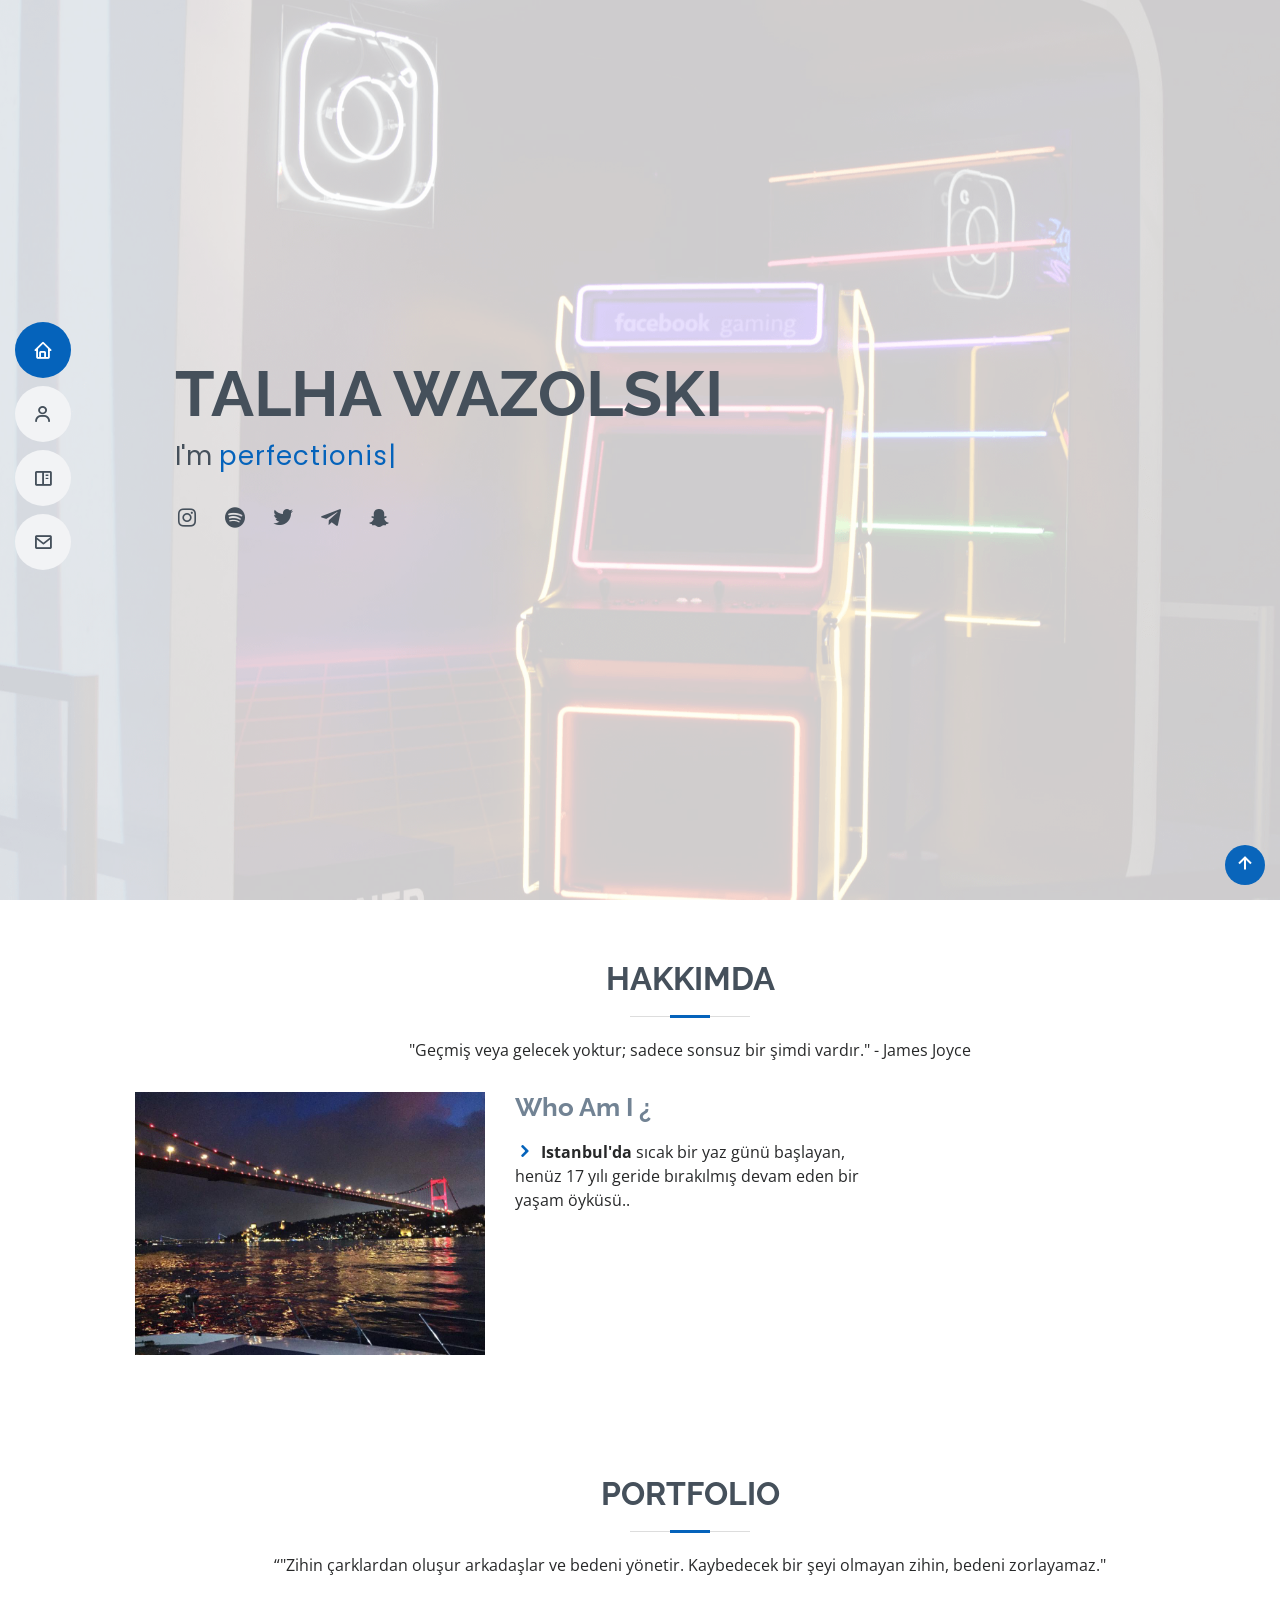
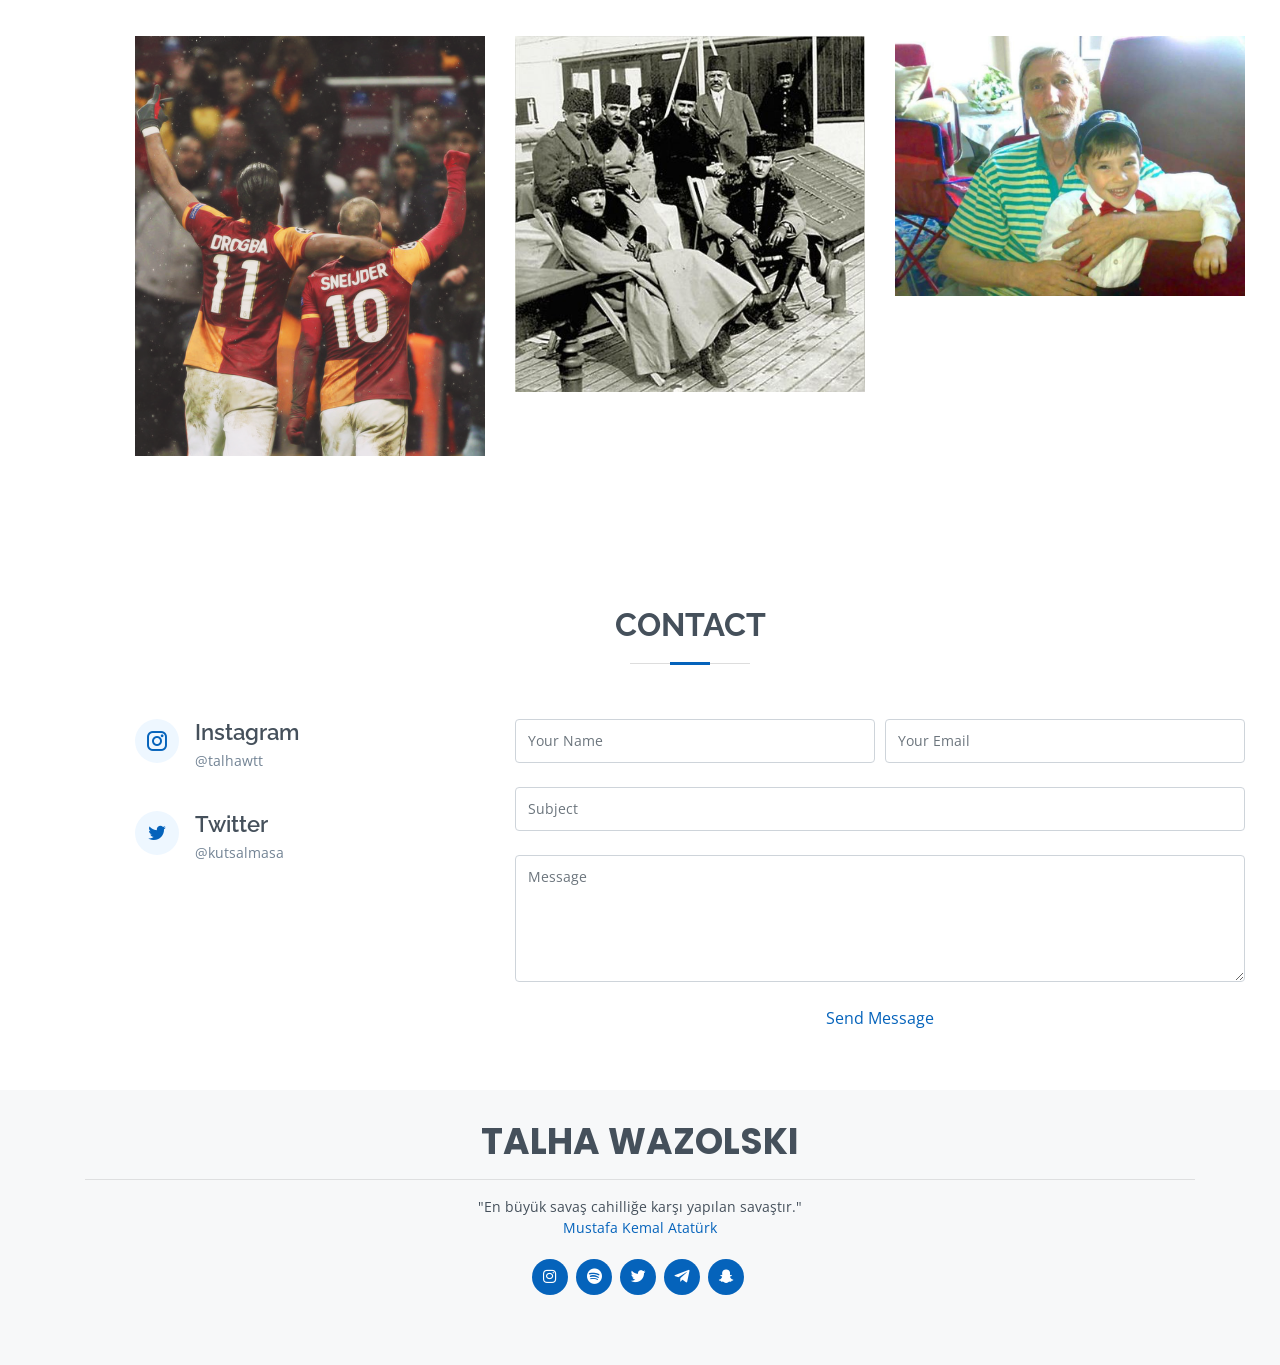
==== index.html @ 1a41d42c "Add files via upload Add website files" ====
<!DOCTYPE html>
<html lang="en">


<!-- Mirrored from berkan.com/ by HTTrack Website Copier/3.x [XR&CO'2014], Tue, 29 Dec 2020 08:33:03 GMT -->
<head>
  <meta charset="utf-8">
  <meta content="width=device-width, initial-scale=1.0" name="viewport">

  <title>Talha</title>
  <meta content="" name="descriptison">
  <meta content="" name="keywords">

  <!-- FAVICONLAR -->
  <link href="https://yt3.ggpht.com/ytc/AKedOLSPZSoFEB3-EVr2Mx0qXqwDKKKaEIskYNKSw8N7cg=s900-c-k-c0x00ffffff-no-rj" rel="icon">
  <link href="https://yt3.ggpht.com/ytc/AKedOLSPZSoFEB3-EVr2Mx0qXqwDKKKaEIskYNKSw8N7cg=s900-c-k-c0x00ffffff-no-rj" rel="apple-touch-icon">

  <!-- GOOGLE FONTLARI -->
  <link href="https://fonts.googleapis.com/css?family=Open+Sans:300,300i,400,400i,600,600i,700,700i|Raleway:300,300i,400,400i,500,500i,600,600i,700,700i|Poppins:300,300i,400,400i,500,500i,600,600i,700,700i" rel="stylesheet">

  <!-- VENDOR CSS DOSYALARI -->
  <link href="assets/vendor/bootstrap/css/bootstrap.min.css" rel="stylesheet">
  <link href="assets/vendor/icofont/icofont.min.css" rel="stylesheet">
  <link href="assets/vendor/boxicons/css/boxicons.min.css" rel="stylesheet">
  <link href="assets/vendor/venobox/venobox.css" rel="stylesheet">
  <link href="assets/vendor/owl.carousel/assets/owl.carousel.min.css" rel="stylesheet">
  <link href="assets/vendor/aos/aos.css" rel="stylesheet">

  <!-- CSS DOSYALARI -->
  <link href="assets/css/style.css" rel="stylesheet">
</head>

<body>

  <!-- ======= MOBIL NAV BUTONU ======= -->
  <button type="button" class="mobile-nav-toggle d-xl-none"><i class="icofont-navigation-menu"></i></button>

  <!-- ======= Header ======= -->
  <header id="header" class="d-flex flex-column justify-content-center">

    <nav class="nav-menu">
      <ul>
        <li class="active"><a href="#hero"><i class="bx bx-home"></i> <span>Home</span></a></li>
        <li><a href="#about"><i class="bx bx-user"></i> <span>About</span></a></li>
        <li><a href="#portfolio"><i class="bx bx-book-content"></i> <span>Portfolio</span></a></li>
        <li><a href="#contact"><i class="bx bx-envelope"></i> <span>Contact</span></a></li>
      </ul>
    </nav><!-- .nav-menu -->

  </header><!-- End Header -->

  <!-- ======= Hero Section ======= -->
  <section id="hero" class="d-flex flex-column justify-content-center">
    <div class="container" data-aos="zoom-in" data-aos-delay="100">
      <h1>TALHA WAZOLSKI</h1>
      <p>I'm <span class="typed" data-typed-items="perfectionist, different, web developer, a people"></span></p>
      <div class="social-links">
        <a href="https://instagram.com/talhawtt" class="instagram"><i class="bx bxl-instagram"></i></a>
        <a href="https://open.spotify.com/user/31caxjjduy4r4zdrarudikka3rsy?si=080a785b745d4c4d" class="spotify"><i class="bx bxl-spotify"></i></a>
        <a href="https://twitter.com/kutsalmasa" class="twitter"><i class="bx bxl-twitter"></i></a>
        <a href="https://t.me/ultrasIan" class="telegram"><i class="bx bxl-telegram"></i></a>
        <a href="https://www.snapchat.com/add/talhawtt?share_id=RWIQL0wgOIs&locale=tr-TR" class="snapchat"><i class="bx bxl-snapchat"></i></a>
       
      </div>
    </div>
  </section><!-- End Hero -->

  <main id="main">

    <!-- ======= About Section ======= -->
    <section id="about" class="about">
      <div class="container" data-aos="fade-up">

        <div class="section-title">
          <h2>Hakkımda</h2>
          <p>"Geçmiş veya gelecek yoktur; sadece sonsuz bir şimdi vardır."

- James Joyce</p>
        </div>

        <div class="row">
          <div class="col-lg-4">
            <img src="assets/img/ok.jpg" class="img-fluid" alt="">
          </div>
          <div class="col-lg-8 pt-4 pt-lg-0 content">
            <h3>Who Am I ¿</h3>

            </p>
            <div class="row">
              <div class="col-lg-6">
                <ul>
                  <li><i class="icofont-rounded-right"></i> <strong>Istanbul'da</strong> sıcak bir yaz günü başlayan, henüz 17 yılı geride bırakılmış devam eden bir yaşam öyküsü.. </li>
            </div>
          </div>
        </div>

      </div>
    </section><!-- End About Section -->

   

    
  

    <!-- ======= Portfolio Section ======= -->
    <section id="portfolio" class="portfolio section-bg">
      <div class="container" data-aos="fade-up">

        <div class="section-title">
          <h2>Portfolio</h2>
          <p>“"Zihin çarklardan oluşur arkadaşlar ve bedeni yönetir. Kaybedecek bir şeyi olmayan zihin, bedeni zorlayamaz."</p>
        </div>

        <div class="row">
          <div class="col-lg-12 d-flex justify-content-center" data-aos="fade-up" data-aos-delay="100">
            <ul id="portfolio-flters">

            </ul>
          </div>
        </div>

        <div class="row portfolio-container" data-aos="fade-up" data-aos-delay="200">

          <div class="col-lg-4 col-md-6 portfolio-item filter-app">
            <div class="portfolio-wrap">
              <img src="assets/img/portfolio/talha1.png" class="img-fluid" alt="">
              <div class="portfolio-info">
                <h4>"Sen mühimsin. Haykıracak nefesim kalmasa bile."</h4>
        
                <div class="portfolio-links">
                  <a href="assets/img/portfolio/talha1.png" data-gall="portfolioGallery" class="venobox" title="App 1"><i class="bx bx-plus"></i></a>
                  <a href="portfolio-details.html" i></a>
                </div>
              </div>
            </div>
          </div>


          <div class="col-lg-4 col-md-6 portfolio-item filter-app">
            <div class="portfolio-wrap">
              <img src="assets/img/portfolio/talha2.jpeg" class="img-fluid" alt="">
              <div class="portfolio-info">
                <h4>"Vatan aşkıydı bizimkisi.  Sevdalımıza koşmak yerine mitralyözün üzerine koştuk, atımız çatlarcasına.  Ben İsmail Enver.  İttihad Terakki'den."</h4>
   
                <div class="portfolio-links">
                  <a href="assets/img/portfolio/talha2.jpeg" data-gall="portfolioGallery" class="venobox" title="App 2"><i class="bx bx-plus"></i></a>
                  <a href="portfolio-details.html" i></a>
                </div>
              </div>
            </div>
          </div>

          <div class="col-lg-4 col-md-6 portfolio-item filter-card">
            <div class="portfolio-wrap">
              <img src="assets/img/portfolio/talha3.jpeg" class="img-fluid" alt="">
              <div class="portfolio-info">
                <h4>∞</h4>
      
                <div class="portfolio-links">
                  <a href="assets/img/portfolio/talha3.jpeg" data-gall="portfolioGallery" class="venobox" title="Card 2"><i class="bx bx-plus"></i></a>
                  <a href="portfolio-details.html" i></a>
                </div>
              </div>
            </div>
          </div>

      </div>
    </section><!-- End Portfolio Section -->

   


    <!-- ======= Contact Section ======= -->
    <section id="contact" class="contact">
      <div class="container" data-aos="fade-up">

        <div class="section-title">
          <h2>Contact</h2>
        </div>

        <div class="row mt-1">

          <div class="col-lg-4">
            <div class="info">
              <div class="address">
                <i class="icofont-instagram"></i>
                <h4>Instagram</h4>
                <p>@talhawtt</p>
              </div>

              <div class="email">
                <i class="icofont-twitter"></i>
                <h4>Twitter</h4>
                <p>@kutsalmasa</p>
              </div>

            </div>

          </div>

          <div class="col-lg-8 mt-5 mt-lg-0">
            <!-- <form action="forms/contact2.php" method="post" role="form" class="php-email-form"> -->
          <form role="form" class="php-email-form">
              <div class="form-row">
                <div class="col-md-6 form-group">
                  <input type="text" name="name" class="form-control" id="name" placeholder="Your Name" data-rule="minlen:4" data-msg="Please enter at least 4 chars" />
                  <div class="validate"></div>
                </div>
                <div class="col-md-6 form-group">
                  <input type="email" class="form-control" name="email" id="email" placeholder="Your Email" data-rule="email" data-msg="Please enter a valid email" />
                  <div class="validate"></div>
                </div>
              </div>
              <div class="form-group">
                <input type="text" class="form-control" name="subject" id="subject" placeholder="Subject" data-rule="minlen:4" data-msg="Please enter at least 8 chars of subject" />
                <div class="validate"></div>
              </div>
              <div class="form-group">
                <textarea class="form-control" name="message" rows="5" data-rule="required" data-msg="Please write something for us" placeholder="Message"></textarea>
                <div class="validate"></div>
              </div>
              <div class="mb-3">
                <div class="loading">Loading</div>
                <div class="sent-message">Your message has been sent. Thank you!</div>
              </div> 
              <div class="text-center"><a href="mailto:b.talha1209@gmail.com">Send Message</a></div>
            </form>

          </div>

        </div>

      </div>
    </section><!-- End Contact Section -->

  </main><!-- End #main -->

  <!-- ======= Footer ======= -->
  <footer id="footer">
    <div class="container">
      <h3>TALHA WAZOLSKI</h3>
      <hr>
      <h8>"En büyük savaş cahilliğe karşı yapılan savaştır."<br><a href="https://en.wikipedia.org/wiki/Mustafa_Kemal_Atatürk"> Mustafa Kemal Atatürk</a></h8><br><br>
      <div class="social-links">
        <a href="https://instagram.com/talhawtt" class="instagram"><i class="bx bxl-instagram"></i></a>
        <a href="https://open.spotify.com/user/31caxjjduy4r4zdrarudikka3rsy?si=080a785b745d4c4d" class="spotify"><i class="bx bxl-spotify"></i></a>
        <a href="https://twitter.com/kutsalmasa" class="twitter"><i class="bx bxl-twitter"></i></a>
        <a href="https://t.me/ultrasIan" class="telegram"><i class="bx bxl-telegram"></i></a>
        <a href="https://www.snapchat.com/add/talhawtt?share_id=RWIQL0wgOIs&locale=tr-TR" class="snapchat"><i class="bx bxl-snapchat"></i></a>

      </div>
 
      </div>

      </div>
    </div>
  </footer>
  <!-- End Footer -->

  <a href="#" class="back-to-top"><i class="bx bx-up-arrow-alt"></i></a>
  <div id="preloader"></div>

  <!-- BENDOR JAVASCRIPT DOSYALARI-->
  <script src="assets/vendor/jquery/jquery.min.js"></script>
  <script src="assets/vendor/bootstrap/js/bootstrap.bundle.min.js"></script>
  <script src="assets/vendor/jquery.easing/jquery.easing.min.js"></script>
  <script src="assets/vendor/php-email-form/validate.js"></script>
  <script src="assets/vendor/waypoints/jquery.waypoints.min.js"></script>
  <script src="assets/vendor/counterup/counterup.min.js"></script>
  <script src="assets/vendor/isotope-layout/isotope.pkgd.min.js"></script>
  <script src="assets/vendor/venobox/venobox.min.js"></script>
  <script src="assets/vendor/owl.carousel/owl.carousel.min.js"></script>
  <script src="assets/vendor/typed.js/typed.min.js"></script>
  <script src="assets/vendor/aos/aos.js"></script>

  <!-- TEMPLATE JAVASCRIPT DOSYALARI -->
  <script src="assets/js/main.js"></script>

</body>


<!-- Mirrored from berkan.com/ by HTTrack Website Copier/3.x [XR&CO'2014], Tue, 29 Dec 2020 08:33:09 GMT -->
</html>
---- assets/css/style.css ----
/**
* Template Name: MyResume - v2.1.0
* Template URL: https://bootstrapmade.com/free-html-bootstrap-template-my-resume/
* Author: BootstrapMade.com
* License: https://bootstrapmade.com/license/
*/

/*--------------------------------------------------------------
# General
--------------------------------------------------------------*/
body {
  font-family: "Open Sans", sans-serif;
  color: #272829;
}

a {
  color: #0563bb;
}

a:hover {
  color: #067ded;
  text-decoration: none;
}

h1, h2, h3, h4, h5, h6 {
  font-family: "Raleway", sans-serif;
}

/*--------------------------------------------------------------
# Back to top button
--------------------------------------------------------------*/
.back-to-top {
  position: fixed;
  display: none;
  width: 40px;
  height: 40px;
  border-radius: 50px;
  right: 15px;
  bottom: 15px;
  background: #0563bb;
  color: #fff;
  transition: display 0.5s ease-in-out;
  z-index: 99999;
}

.back-to-top i {
  font-size: 24px;
  position: absolute;
  top: 7px;
  left: 8px;
}

.back-to-top:hover {
  color: #fff;
  background: #0678e3;
  transition: background 0.2s ease-in-out;
}

/*--------------------------------------------------------------
# Preloader
--------------------------------------------------------------*/
#preloader {
  position: fixed;
  top: 0;
  left: 0;
  right: 0;
  bottom: 0;
  z-index: 9999;
  overflow: hidden;
  background: #fff;
}

#preloader:before {
  content: "";
  position: fixed;
  top: calc(50% - 30px);
  left: calc(50% - 30px);
  border: 6px solid #0563bb;
  border-top-color: #fff;
  border-bottom-color: #fff;
  border-radius: 50%;
  width: 60px;
  height: 60px;
  -webkit-animation: animate-preloader 1s linear infinite;
  animation: animate-preloader 1s linear infinite;
}

@-webkit-keyframes animate-preloader {
  0% {
    transform: rotate(0deg);
  }
  100% {
    transform: rotate(360deg);
  }
}

@keyframes animate-preloader {
  0% {
    transform: rotate(0deg);
  }
  100% {
    transform: rotate(360deg);
  }
}

/*--------------------------------------------------------------
# Disable aos animation delay on mobile devices
--------------------------------------------------------------*/
@media screen and (max-width: 768px) {
  [data-aos-delay] {
    transition-delay: 0 !important;
  }
}

/*--------------------------------------------------------------
# Header
--------------------------------------------------------------*/
#header {
  position: fixed;
  top: 0;
  left: 0;
  bottom: 0;
  z-index: 9997;
  transition: all 0.5s;
  padding: 15px;
  overflow-y: auto;
}

@media (max-width: 992px) {
  #header {
    width: 300px;
    background: #fff;
    border-right: 1px solid #e6e9ec;
    left: -300px;
  }
}

@media (min-width: 992px) {
  #main {
    margin-left: 100px;
  }
}

/*--------------------------------------------------------------
# Navigation Menu
--------------------------------------------------------------*/
/* Desktop Navigation */
.nav-menu * {
  margin: 0;
  padding: 0;
  list-style: none;
}

.nav-menu > ul > li {
  position: relative;
  white-space: nowrap;
}

.nav-menu a {
  display: flex;
  align-items: center;
  color: #45505b;
  padding: 10px 18px;
  margin-bottom: 8px;
  transition: 0.3s;
  font-size: 15px;
  border-radius: 50px;
  background: #f2f3f5;
  height: 56px;
  width: 100%;
  overflow: hidden;
  transition: 0.3s;
}

.nav-menu a i {
  font-size: 20px;
}

.nav-menu a span {
  padding: 0 5px 0 7px;
  color: #45505b;
}

@media (min-width: 992px) {
  .nav-menu a {
    width: 56px;
  }
  .nav-menu a span {
    display: none;
    color: #fff;
  }
}

.nav-menu a:hover, .nav-menu .active > a, .nav-menu li:hover > a {
  color: #fff;
  background: #0563bb;
}

.nav-menu a:hover span, .nav-menu .active > a span, .nav-menu li:hover > a span {
  color: #fff;
}

.nav-menu a:hover, .nav-menu li:hover > a {
  width: 100%;
  color: #fff;
}

.nav-menu a:hover span, .nav-menu li:hover > a span {
  display: block;
}

/* Mobile Navigation */
.mobile-nav-toggle {
  position: fixed;
  right: 15px;
  top: 15px;
  z-index: 9998;
  border: 0;
  background: none;
  font-size: 24px;
  transition: all 0.4s;
  outline: none !important;
  line-height: 1;
  cursor: pointer;
  text-align: right;
}

.mobile-nav-toggle i {
  color: #45505b;
}

.mobile-nav-active {
  overflow: hidden;
}

.mobile-nav-active #header {
  left: 0;
}

.mobile-nav-active .mobile-nav-toggle i {
  color: #0563bb;
}

/*--------------------------------------------------------------
# Hero Section
--------------------------------------------------------------*/
#hero {
  width: 100%;
  height: 100vh;
  background: url("../img/hero-bg.jpg") top right no-repeat;
  background-size: cover;
  position: relative;
}

@media (min-width: 992px) {
  #hero {
    padding-left: 160px;
  }
}

#hero:before {
  content: "";
  background: rgba(255, 255, 255, 0.8);
  position: absolute;
  bottom: 0;
  top: 0;
  left: 0;
  right: 0;
}

#hero h1 {
  margin: 0;
  font-size: 64px;
  font-weight: 700;
  line-height: 56px;
  color: #45505b;
}

#hero p {
  color: #45505b;
  margin: 15px 0 0 0;
  font-size: 26px;
  font-family: "Poppins", sans-serif;
}

#hero p span {
  color: #0563bb;
  letter-spacing: 1px;
}

#hero .social-links {
  margin-top: 30px;
}

#hero .social-links a {
  font-size: 24px;
  display: inline-block;
  color: #45505b;
  line-height: 1;
  margin-right: 20px;
  transition: 0.3s;
}

#hero .social-links a:hover {
  color: #0563bb;
}

@media (max-width: 992px) {
  #hero {
    text-align: center;
  }
  #hero h1 {
    font-size: 32px;
    line-height: 36px;
  }
  #hero p {
    margin-top: 10px;
    font-size: 20px;
    line-height: 24px;
  }
}

/*--------------------------------------------------------------
# Sections General
--------------------------------------------------------------*/
section {
  padding: 60px 0;
  overflow: hidden;
}

.section-title {
  text-align: center;
  padding-bottom: 30px;
}

.section-title h2 {
  font-size: 32px;
  font-weight: bold;
  text-transform: uppercase;
  margin-bottom: 20px;
  padding-bottom: 20px;
  position: relative;
  color: #45505b;
}

.section-title h2::before {
  content: '';
  position: absolute;
  display: block;
  width: 120px;
  height: 1px;
  background: #ddd;
  bottom: 1px;
  left: calc(50% - 60px);
}

.section-title h2::after {
  content: '';
  position: absolute;
  display: block;
  width: 40px;
  height: 3px;
  background: #0563bb;
  bottom: 0;
  left: calc(50% - 20px);
}

.section-title p {
  margin-bottom: 0;
}

/*--------------------------------------------------------------
# About
--------------------------------------------------------------*/
.about .content h3 {
  font-weight: 700;
  font-size: 26px;
  color: #728394;
}

.about .content ul {
  list-style: none;
  padding: 0;
}

.about .content ul li {
  padding-bottom: 10px;
}

.about .content ul i {
  font-size: 20px;
  padding-right: 2px;
  color: #0563bb;
}

.about .content p:last-child {
  margin-bottom: 0;
}

/*--------------------------------------------------------------
# Facts
--------------------------------------------------------------*/
.facts .count-box {
  padding: 30px 30px 25px 30px;
  margin-top: 30px;
  width: 100%;
  position: relative;
  text-align: center;
  background: #fff;
}

.facts .count-box i {
  position: absolute;
  top: -25px;
  left: 50%;
  transform: translateX(-50%);
  font-size: 24px;
  background: #0563bb;
  padding: 12px;
  color: #fff;
  border-radius: 50px;
}

.facts .count-box span {
  font-size: 36px;
  display: block;
  font-weight: 600;
  color: #011426;
}

.facts .count-box p {
  padding: 0;
  margin: 0;
  font-family: "Raleway", sans-serif;
  font-size: 14px;
}

/*--------------------------------------------------------------
# Akills
--------------------------------------------------------------*/
.skills .progress {
  height: 50px;
  display: block;
  background: none;
}

.skills .progress .skill {
  padding: 10px 0;
  margin: 0 0 6px 0;
  text-transform: uppercase;
  display: block;
  font-weight: 600;
  font-family: "Poppins", sans-serif;
  color: #45505b;
}

.skills .progress .skill .val {
  float: right;
  font-style: normal;
}

.skills .progress-bar-wrap {
  background: #f2f3f5;
}

.skills .progress-bar {
  width: 1px;
  height: 10px;
  transition: .9s;
  background-color: #0563bb;
}

/*--------------------------------------------------------------
# Resume
--------------------------------------------------------------*/
.resume .resume-title {
  font-size: 26px;
  font-weight: 700;
  margin-top: 20px;
  margin-bottom: 20px;
  color: #45505b;
}

.resume .resume-item {
  padding: 0 0 20px 20px;
  margin-top: -2px;
  border-left: 2px solid #0563bb;
  position: relative;
}

.resume .resume-item h4 {
  line-height: 18px;
  font-size: 18px;
  font-weight: 600;
  text-transform: uppercase;
  font-family: "Poppins", sans-serif;
  color: #0563bb;
  margin-bottom: 10px;
}

.resume .resume-item h5 {
  font-size: 16px;
  background: #f7f8f9;
  padding: 5px 15px;
  display: inline-block;
  font-weight: 600;
  margin-bottom: 10px;
}

.resume .resume-item ul {
  padding-left: 20px;
}

.resume .resume-item ul li {
  padding-bottom: 10px;
}

.resume .resume-item:last-child {
  padding-bottom: 0;
}

.resume .resume-item::before {
  content: "";
  position: absolute;
  width: 16px;
  height: 16px;
  border-radius: 50px;
  left: -9px;
  top: 0;
  background: #fff;
  border: 2px solid #0563bb;
}

/*--------------------------------------------------------------
# Portfolio
--------------------------------------------------------------*/
.portfolio .portfolio-item {
  margin-bottom: 30px;
}

.portfolio #portfolio-flters {
  padding: 0;
  margin: 0 auto 25px auto;
  list-style: none;
  text-align: center;
  background: #fff;
  border-radius: 50px;
  padding: 2px 15px;
}

.portfolio #portfolio-flters li {
  cursor: pointer;
  display: inline-block;
  padding: 10px 15px;
  font-size: 14px;
  font-weight: 600;
  line-height: 1;
  text-transform: uppercase;
  color: #272829;
  margin-bottom: 5px;
  transition: all 0.3s ease-in-out;
}

.portfolio #portfolio-flters li:hover, .portfolio #portfolio-flters li.filter-active {
  color: #0563bb;
}

.portfolio #portfolio-flters li:last-child {
  margin-right: 0;
}

.portfolio .portfolio-wrap {
  transition: 0.3s;
  position: relative;
  overflow: hidden;
  z-index: 1;
  background: rgba(69, 80, 91, 0.8);
}

.portfolio .portfolio-wrap::before {
  content: "";
  background: rgba(255, 255, 255, 0.7);
  position: absolute;
  left: 30px;
  right: 30px;
  top: 30px;
  bottom: 30px;
  transition: all ease-in-out 0.3s;
  z-index: 2;
  opacity: 0;
}

.portfolio .portfolio-wrap .portfolio-info {
  opacity: 0;
  position: absolute;
  top: 0;
  left: 0;
  right: 0;
  bottom: 0;
  text-align: center;
  z-index: 3;
  transition: all ease-in-out 0.3s;
  display: flex;
  flex-direction: column;
  justify-content: center;
  align-items: center;
}

.portfolio .portfolio-wrap .portfolio-info::before {
  display: block;
  content: "";
  width: 48px;
  height: 48px;
  position: absolute;
  top: 35px;
  left: 35px;
  border-top: 3px solid #d7dce1;
  border-left: 3px solid #d7dce1;
  transition: all 0.5s ease 0s;
  z-index: 9994;
}

.portfolio .portfolio-wrap .portfolio-info::after {
  display: block;
  content: "";
  width: 48px;
  height: 48px;
  position: absolute;
  bottom: 35px;
  right: 35px;
  border-bottom: 3px solid #d7dce1;
  border-right: 3px solid #d7dce1;
  transition: all 0.5s ease 0s;
  z-index: 9994;
}

.portfolio .portfolio-wrap .portfolio-info h4 {
  font-size: 20px;
  color: #45505b;
  font-weight: 600;
}

.portfolio .portfolio-wrap .portfolio-info p {
  color: #45505b;
  font-size: 14px;
  text-transform: uppercase;
  padding: 0;
  margin: 0;
}

.portfolio .portfolio-wrap .portfolio-links {
  text-align: center;
  z-index: 4;
}

.portfolio .portfolio-wrap .portfolio-links a {
  color: #45505b;
  margin: 0 2px;
  font-size: 28px;
  display: inline-block;
  transition: 0.3s;
}

.portfolio .portfolio-wrap .portfolio-links a:hover {
  color: #148af9;
}

.portfolio .portfolio-wrap:hover::before {
  top: 0;
  left: 0;
  right: 0;
  bottom: 0;
  opacity: 1;
}

.portfolio .portfolio-wrap:hover .portfolio-info {
  opacity: 1;
}

.portfolio .portfolio-wrap:hover .portfolio-info::before {
  top: 15px;
  left: 15px;
}

.portfolio .portfolio-wrap:hover .portfolio-info::after {
  bottom: 15px;
  right: 15px;
}

/*--------------------------------------------------------------
# Services
--------------------------------------------------------------*/
.services .icon-box {
  text-align: center;
  padding: 70px 20px 80px 20px;
  transition: all ease-in-out 0.3s;
  background: #fff;
  box-shadow: 0px 5px 90px 0px rgba(110, 123, 131, 0.05);
}

.services .icon-box .icon {
  margin: 0 auto;
  width: 100px;
  height: 100px;
  display: flex;
  align-items: center;
  justify-content: center;
  transition: ease-in-out 0.3s;
  position: relative;
}

.services .icon-box .icon i {
  font-size: 36px;
  transition: 0.5s;
  position: relative;
}

.services .icon-box .icon svg {
  position: absolute;
  top: 0;
  left: 0;
}

.services .icon-box .icon svg path {
  transition: 0.5s;
  fill: #f5f5f5;
}

.services .icon-box h4 {
  font-weight: 600;
  margin: 10px 0 15px 0;
  font-size: 22px;
}

.services .icon-box h4 a {
  color: #45505b;
  transition: ease-in-out 0.3s;
}

.services .icon-box p {
  line-height: 24px;
  font-size: 14px;
  margin-bottom: 0;
}

.services .icon-box:hover {
  border-color: #fff;
  box-shadow: 0px 0 35px 0 rgba(0, 0, 0, 0.08);
}

.services .iconbox-blue i {
  color: #47aeff;
}

.services .iconbox-blue:hover .icon i {
  color: #fff;
}

.services .iconbox-blue:hover .icon path {
  fill: #47aeff;
}

.services .iconbox-orange i {
  color: #ffa76e;
}

.services .iconbox-orange:hover .icon i {
  color: #fff;
}

.services .iconbox-orange:hover .icon path {
  fill: #ffa76e;
}

.services .iconbox-pink i {
  color: #e80368;
}

.services .iconbox-pink:hover .icon i {
  color: #fff;
}

.services .iconbox-pink:hover .icon path {
  fill: #e80368;
}

.services .iconbox-yellow i {
  color: #ffbb2c;
}

.services .iconbox-yellow:hover .icon i {
  color: #fff;
}

.services .iconbox-yellow:hover .icon path {
  fill: #ffbb2c;
}

.services .iconbox-red i {
  color: #ff5828;
}

.services .iconbox-red:hover .icon i {
  color: #fff;
}

.services .iconbox-red:hover .icon path {
  fill: #ff5828;
}

.services .iconbox-teal i {
  color: #11dbcf;
}

.services .iconbox-teal:hover .icon i {
  color: #fff;
}

.services .iconbox-teal:hover .icon path {
  fill: #11dbcf;
}

/*--------------------------------------------------------------
# Testimonials
--------------------------------------------------------------*/
.testimonials .section-header {
  margin-bottom: 40px;
}

.testimonials .testimonial-item {
  text-align: center;
}

.testimonials .testimonial-item .testimonial-img {
  width: 120px;
  border-radius: 50%;
  border: 4px solid #fff;
  margin: 0 auto;
}

.testimonials .testimonial-item h3 {
  font-size: 20px;
  font-weight: bold;
  margin: 10px 0 5px 0;
  color: #111;
}

.testimonials .testimonial-item h4 {
  font-size: 14px;
  color: #999;
  margin: 0 0 15px 0;
}

.testimonials .testimonial-item .quote-icon-left, .testimonials .testimonial-item .quote-icon-right {
  color: #90c8fc;
  font-size: 26px;
}

.testimonials .testimonial-item .quote-icon-left {
  display: inline-block;
  left: -5px;
  position: relative;
}

.testimonials .testimonial-item .quote-icon-right {
  display: inline-block;
  right: -5px;
  position: relative;
  top: 10px;
}

.testimonials .testimonial-item p {
  font-style: italic;
  margin: 0 auto 15px auto;
}

.testimonials .owl-nav, .testimonials .owl-dots {
  margin-top: 5px;
  text-align: center;
}

.testimonials .owl-dot {
  display: inline-block;
  margin: 0 5px;
  width: 12px;
  height: 12px;
  border-radius: 50%;
  background-color: #ddd !important;
}

.testimonials .owl-dot.active {
  background-color: #0563bb !important;
}

@media (min-width: 992px) {
  .testimonials .testimonial-item p {
    width: 80%;
  }
}

/*--------------------------------------------------------------
# Contact
--------------------------------------------------------------*/
.contact .info {
  width: 100%;
  background: #fff;
}

.contact .info i {
  font-size: 20px;
  color: #0563bb;
  float: left;
  width: 44px;
  height: 44px;
  background: #eef7ff;
  display: flex;
  justify-content: center;
  align-items: center;
  border-radius: 50px;
  transition: all 0.3s ease-in-out;
}

.contact .info h4 {
  padding: 0 0 0 60px;
  font-size: 22px;
  font-weight: 600;
  margin-bottom: 5px;
  color: #45505b;
}

.contact .info p {
  padding: 0 0 0 60px;
  margin-bottom: 0;
  font-size: 14px;
  color: #728394;
}

.contact .info .email, .contact .info .phone {
  margin-top: 40px;
}

.contact .info .email:hover i, .contact .info .address:hover i, .contact .info .phone:hover i {
  background: #0563bb;
  color: #fff;
}

.contact .php-email-form {
  width: 100%;
  background: #fff;
}

.contact .php-email-form .form-group {
  padding-bottom: 8px;
}

.contact .php-email-form .validate {
  display: none;
  color: red;
  margin: 0 0 15px 0;
  font-weight: 400;
  font-size: 13px;
}

.contact .php-email-form .error-message {
  display: none;
  color: #fff;
  background: #ed3c0d;
  text-align: left;
  padding: 15px;
  font-weight: 600;
}

.contact .php-email-form .error-message br + br {
  margin-top: 25px;
}

.contact .php-email-form .sent-message {
  display: none;
  color: #fff;
  background: #18d26e;
  text-align: center;
  padding: 15px;
  font-weight: 600;
}

.contact .php-email-form .loading {
  display: none;
  background: #fff;
  text-align: center;
  padding: 15px;
}

.contact .php-email-form .loading:before {
  content: "";
  display: inline-block;
  border-radius: 50%;
  width: 24px;
  height: 24px;
  margin: 0 10px -6px 0;
  border: 3px solid #18d26e;
  border-top-color: #eee;
  -webkit-animation: animate-loading 1s linear infinite;
  animation: animate-loading 1s linear infinite;
}

.contact .php-email-form input, .contact .php-email-form textarea {
  border-radius: 4px;
  box-shadow: none;
  font-size: 14px;
}

.contact .php-email-form input {
  height: 44px;
}

.contact .php-email-form textarea {
  padding: 10px 12px;
}

.contact .php-email-form button[type="submit"] {
  background: #0563bb;
  border: 0;
  padding: 10px 35px;
  color: #fff;
  transition: 0.4s;
  border-radius: 50px;
}

.contact .php-email-form button[type="submit"]:hover {
  background: #0678e3;
}

@-webkit-keyframes animate-loading {
  0% {
    transform: rotate(0deg);
  }
  100% {
    transform: rotate(360deg);
  }
}

@keyframes animate-loading {
  0% {
    transform: rotate(0deg);
  }
  100% {
    transform: rotate(360deg);
  }
}

/*--------------------------------------------------------------
# Portfolio Details
--------------------------------------------------------------*/
.portfolio-details {
  padding: 40px 0;
}

.portfolio-details .portfolio-title {
  font-size: 26px;
  font-weight: 700;
  margin-bottom: 20px;
}

.portfolio-details .portfolio-details-carousel .owl-nav, .portfolio-details .portfolio-details-carousel .owl-dots {
  margin-top: 5px;
  text-align: center;
}

.portfolio-details .portfolio-details-carousel .owl-dot {
  display: inline-block;
  margin: 0 5px;
  width: 12px;
  height: 12px;
  border-radius: 50%;
  background-color: #ddd !important;
}

.portfolio-details .portfolio-details-carousel .owl-dot.active {
  background-color: #0563bb !important;
}

.portfolio-details .portfolio-info {
  padding-top: 45px;
}

.portfolio-details .portfolio-info h3 {
  font-size: 22px;
  font-weight: 400;
  margin-bottom: 20px;
}

.portfolio-details .portfolio-info ul {
  list-style: none;
  padding: 0;
  font-size: 15px;
}

.portfolio-details .portfolio-info ul li + li {
  margin-top: 10px;
}

.portfolio-details .portfolio-info p {
  font-size: 15px;
  padding: 15px 0 0 0;
}

@media (max-width: 992px) {
  .portfolio-details .portfolio-info {
    padding-top: 20px;
  }
}

/*--------------------------------------------------------------
# Footer
--------------------------------------------------------------*/
#footer {
  background: #f7f8f9;
  color: #45505b;
  font-size: 14px;
  text-align: center;
  padding: 30px 0;
}

#footer h3 {
  font-size: 36px;
  font-weight: 700;
  position: relative;
  font-family: "Poppins", sans-serif;
  padding: 0;
  margin: 0 0 15px 0;
}

#footer p {
  font-size: 15;
  font-style: italic;
  padding: 0;
  margin: 0 0 40px 0;
}

#footer .social-links {
  margin: 0 0 40px 0;
}

#footer .social-links a {
  font-size: 18px;
  display: inline-block;
  background: #0563bb;
  color: #fff;
  line-height: 1;
  padding: 8px 0;
  margin-right: 4px;
  border-radius: 50%;
  text-align: center;
  width: 36px;
  height: 36px;
  transition: 0.3s;
}

#footer .social-links a:hover {
  background: #0678e3;
  color: #fff;
  text-decoration: none;
}

#footer .copyright {
  margin: 0 0 5px 0;
}

#footer .credits {
  font-size: 13px;
}
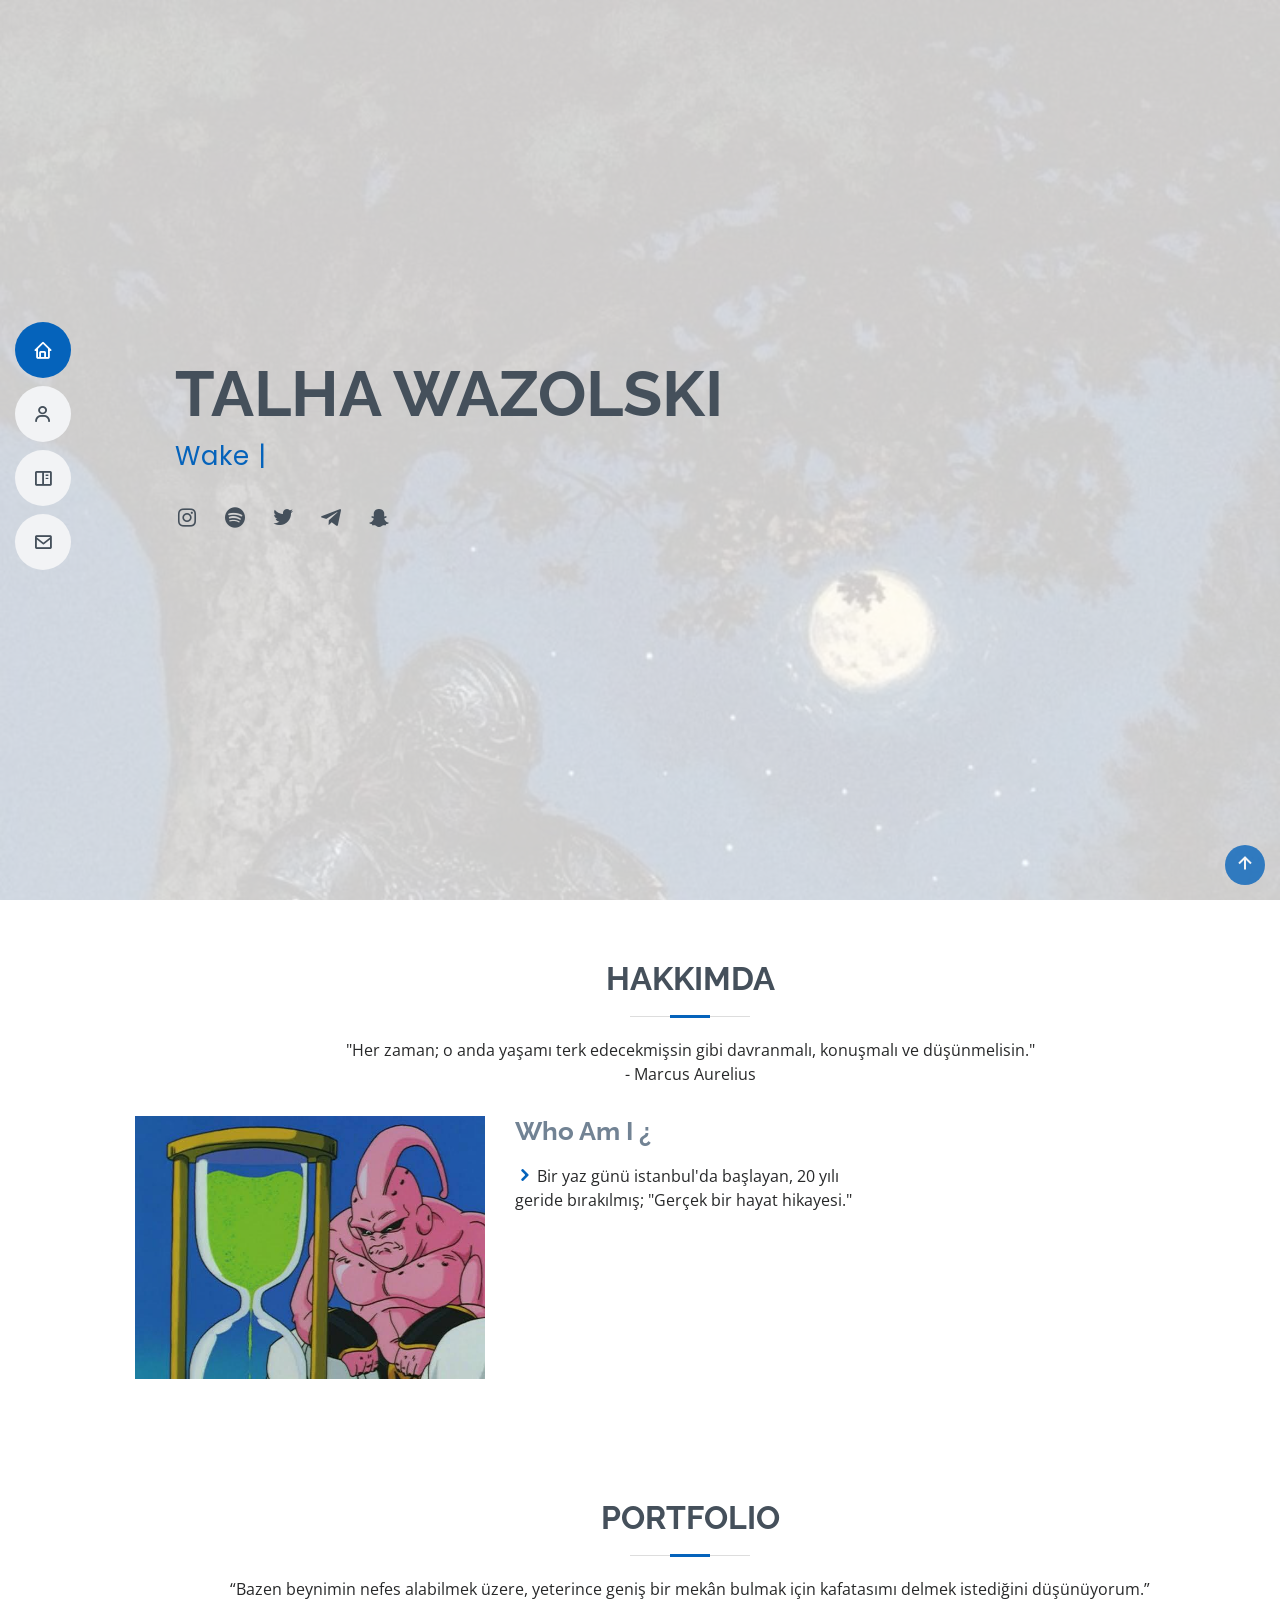
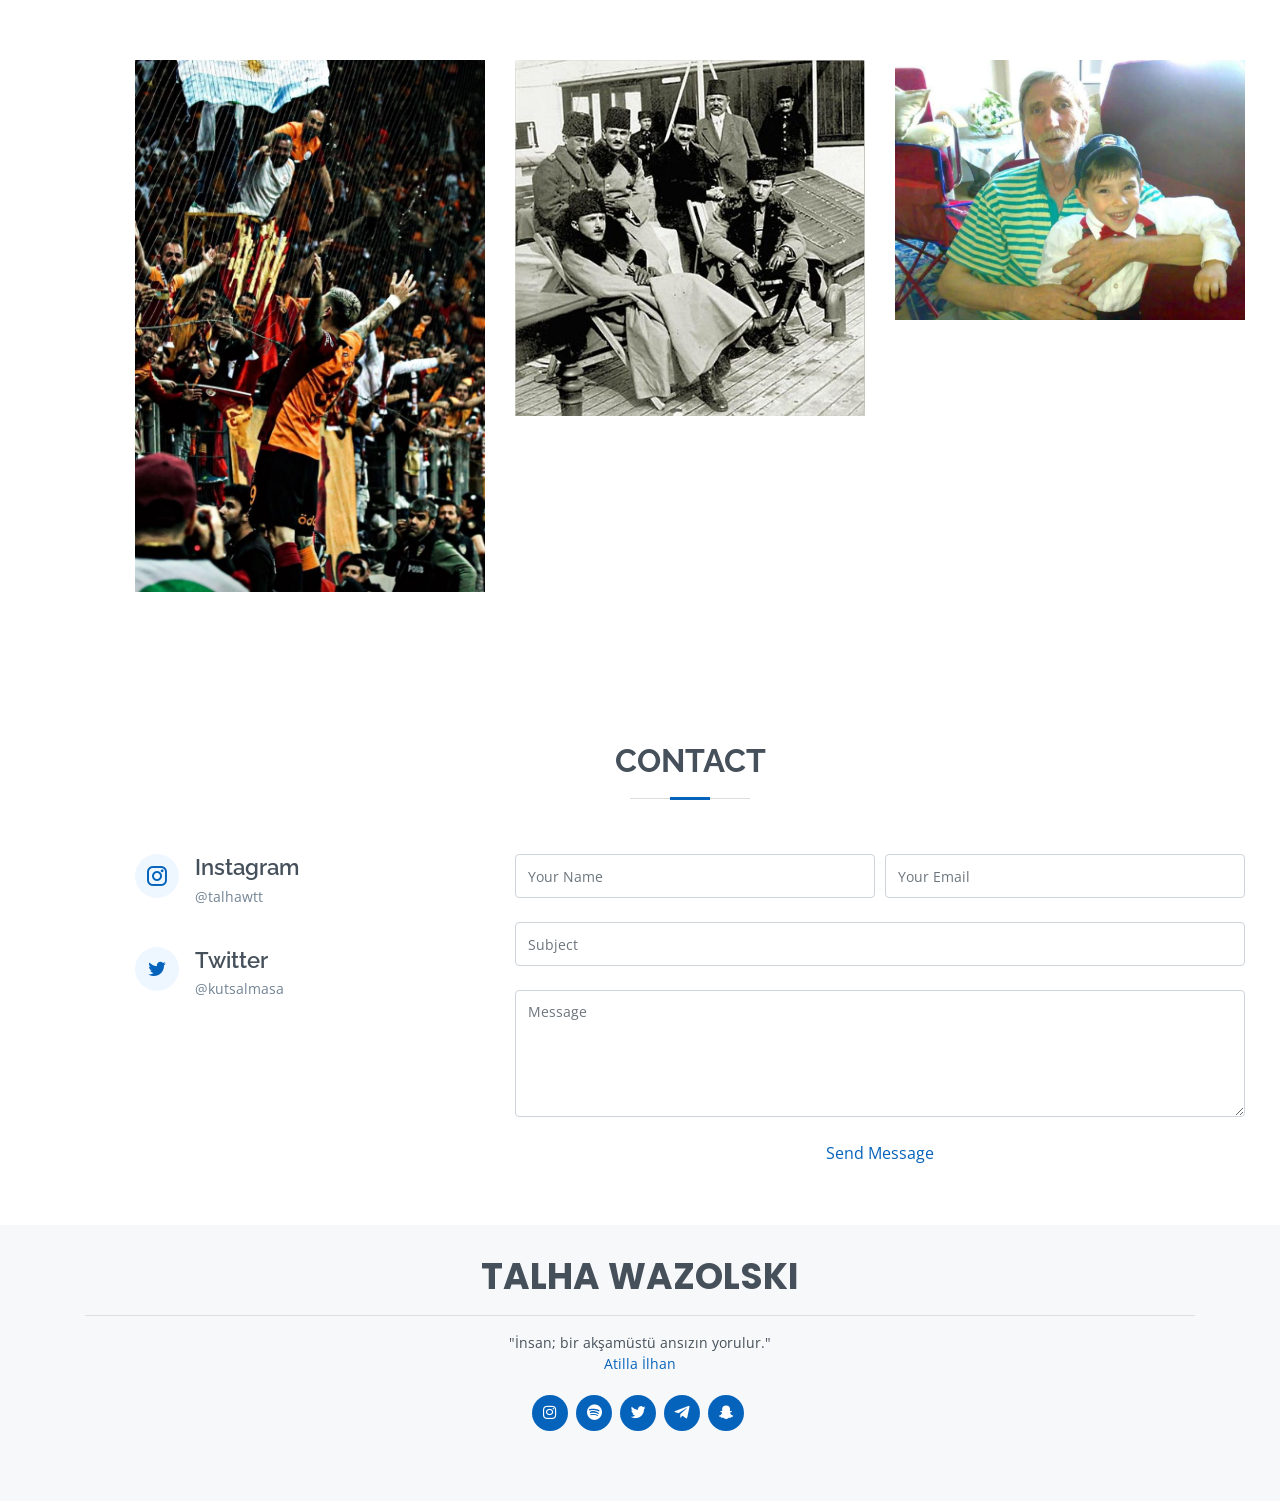
==== commit b1621b49: "Add files via upload" ====
--- a/index.html
+++ b/index.html
@@ -2,7 +2,7 @@
 <html lang="en">
 
 
-<!-- Mirrored from berkan.com/ by HTTrack Website Copier/3.x [XR&CO'2014], Tue, 29 Dec 2020 08:33:03 GMT -->
+
 <head>
   <meta charset="utf-8">
   <meta content="width=device-width, initial-scale=1.0" name="viewport">
@@ -12,8 +12,8 @@
   <meta content="" name="keywords">
 
   <!-- FAVICONLAR -->
-  <link href="https://yt3.ggpht.com/ytc/AKedOLSPZSoFEB3-EVr2Mx0qXqwDKKKaEIskYNKSw8N7cg=s900-c-k-c0x00ffffff-no-rj" rel="icon">
-  <link href="https://yt3.ggpht.com/ytc/AKedOLSPZSoFEB3-EVr2Mx0qXqwDKKKaEIskYNKSw8N7cg=s900-c-k-c0x00ffffff-no-rj" rel="apple-touch-icon">
+  <link href="https://i.hizliresim.com/7ynszlx.png" rel="icon">
+  <link href="https://i.hizliresim.com/7ynszlx.png" rel="apple-touch-icon">
 
   <!-- GOOGLE FONTLARI -->
   <link href="https://fonts.googleapis.com/css?family=Open+Sans:300,300i,400,400i,600,600i,700,700i|Raleway:300,300i,400,400i,500,500i,600,600i,700,700i|Poppins:300,300i,400,400i,500,500i,600,600i,700,700i" rel="stylesheet">
@@ -53,10 +53,12 @@
   <section id="hero" class="d-flex flex-column justify-content-center">
     <div class="container" data-aos="zoom-in" data-aos-delay="100">
       <h1>TALHA WAZOLSKI</h1>
-      <p>I'm <span class="typed" data-typed-items="perfectionist, different, web developer, a people"></span></p>
+      <p><span class="typed-init" data-typed-items='["Wake up, Neo."]'></span></p>
+<p id="second-line" style="display:none;"><span class="typed" data-typed-items="perfectionist, different, web developer, a people"></span></p>
+
       <div class="social-links">
         <a href="https://instagram.com/talhawtt" class="instagram"><i class="bx bxl-instagram"></i></a>
-        <a href="https://open.spotify.com/user/31caxjjduy4r4zdrarudikka3rsy?si=080a785b745d4c4d" class="spotify"><i class="bx bxl-spotify"></i></a>
+        <a href="https://open.spotify.com/show/0O8N2pZzh9s42s8PXzKioN?si=pi_SEjESTqGPgihyXX_lPw" class="spotify"><i class="bx bxl-spotify"></i></a>
         <a href="https://twitter.com/kutsalmasa" class="twitter"><i class="bx bxl-twitter"></i></a>
         <a href="https://t.me/ultrasIan" class="telegram"><i class="bx bxl-telegram"></i></a>
         <a href="https://www.snapchat.com/add/talhawtt?share_id=RWIQL0wgOIs&locale=tr-TR" class="snapchat"><i class="bx bxl-snapchat"></i></a>
@@ -73,9 +75,9 @@
 
         <div class="section-title">
           <h2>Hakkımda</h2>
-          <p>"Geçmiş veya gelecek yoktur; sadece sonsuz bir şimdi vardır."
-
-- James Joyce</p>
+          <p>"Her zaman; o anda yaşamı terk edecekmişsin gibi davranmalı, konuşmalı ve düşünmelisin."</p>
+
+<p>- Marcus Aurelius</p>
         </div>
 
         <div class="row">
@@ -89,7 +91,8 @@
             <div class="row">
               <div class="col-lg-6">
                 <ul>
-                  <li><i class="icofont-rounded-right"></i> <strong>Istanbul'da</strong> sıcak bir yaz günü başlayan, henüz 17 yılı geride bırakılmış devam eden bir yaşam öyküsü.. </li>
+                  <li><i class="icofont-rounded-right"></i>Bir yaz günü istanbul'da başlayan, 20 yılı geride bırakılmış; "Gerçek bir hayat hikayesi."</li>
+
             </div>
           </div>
         </div>
@@ -108,7 +111,7 @@
 
         <div class="section-title">
           <h2>Portfolio</h2>
-          <p>“"Zihin çarklardan oluşur arkadaşlar ve bedeni yönetir. Kaybedecek bir şeyi olmayan zihin, bedeni zorlayamaz."</p>
+          <p>“Bazen beynimin nefes alabilmek üzere, yeterince geniş bir mekân bulmak için kafatasımı delmek istediğini düşünüyorum.”</p>
         </div>
 
         <div class="row">
@@ -123,12 +126,12 @@
 
           <div class="col-lg-4 col-md-6 portfolio-item filter-app">
             <div class="portfolio-wrap">
-              <img src="assets/img/portfolio/talha1.png" class="img-fluid" alt="">
+              <img src="assets/img/portfolio/talha1.jpeg" class="img-fluid" alt="">
               <div class="portfolio-info">
                 <h4>"Sen mühimsin. Haykıracak nefesim kalmasa bile."</h4>
         
                 <div class="portfolio-links">
-                  <a href="assets/img/portfolio/talha1.png" data-gall="portfolioGallery" class="venobox" title="App 1"><i class="bx bx-plus"></i></a>
+                  <a href="assets/img/portfolio/talha1.jpeg" data-gall="portfolioGallery" class="venobox" title="App 1"><i class="bx bx-plus"></i></a>
                   <a href="portfolio-details.html" i></a>
                 </div>
               </div>
@@ -240,10 +243,10 @@
     <div class="container">
       <h3>TALHA WAZOLSKI</h3>
       <hr>
-      <h8>"En büyük savaş cahilliğe karşı yapılan savaştır."<br><a href="https://en.wikipedia.org/wiki/Mustafa_Kemal_Atatürk"> Mustafa Kemal Atatürk</a></h8><br><br>
+      <h8>"İnsan; bir akşamüstü ansızın yorulur."<br><a href="https://tr.wikipedia.org/wiki/Attil%C3%A2_%C4%B0lhan"> Atilla İlhan</a></h8><br><br>
       <div class="social-links">
         <a href="https://instagram.com/talhawtt" class="instagram"><i class="bx bxl-instagram"></i></a>
-        <a href="https://open.spotify.com/user/31caxjjduy4r4zdrarudikka3rsy?si=080a785b745d4c4d" class="spotify"><i class="bx bxl-spotify"></i></a>
+        <a href="https://open.spotify.com/show/0O8N2pZzh9s42s8PXzKioN?si=pi_SEjESTqGPgihyXX_lPw&nd=1&dlsi=7e6ffb6c122844cf" class="spotify"><i class="bx bxl-spotify"></i></a>
         <a href="https://twitter.com/kutsalmasa" class="twitter"><i class="bx bxl-twitter"></i></a>
         <a href="https://t.me/ultrasIan" class="telegram"><i class="bx bxl-telegram"></i></a>
         <a href="https://www.snapchat.com/add/talhawtt?share_id=RWIQL0wgOIs&locale=tr-TR" class="snapchat"><i class="bx bxl-snapchat"></i></a>
@@ -279,5 +282,4 @@
 </body>
 
 
-<!-- Mirrored from berkan.com/ by HTTrack Website Copier/3.x [XR&CO'2014], Tue, 29 Dec 2020 08:33:09 GMT -->
 </html>
--- a/assets/css/style.css
+++ b/assets/css/style.css
@@ -247,7 +247,7 @@
 #hero {
   width: 100%;
   height: 100vh;
-  background: url("../img/hero-bg.jpg") top right no-repeat;
+  background: url("../img/sovalye.jpeg") top right no-repeat;
   background-size: cover;
   position: relative;
 }
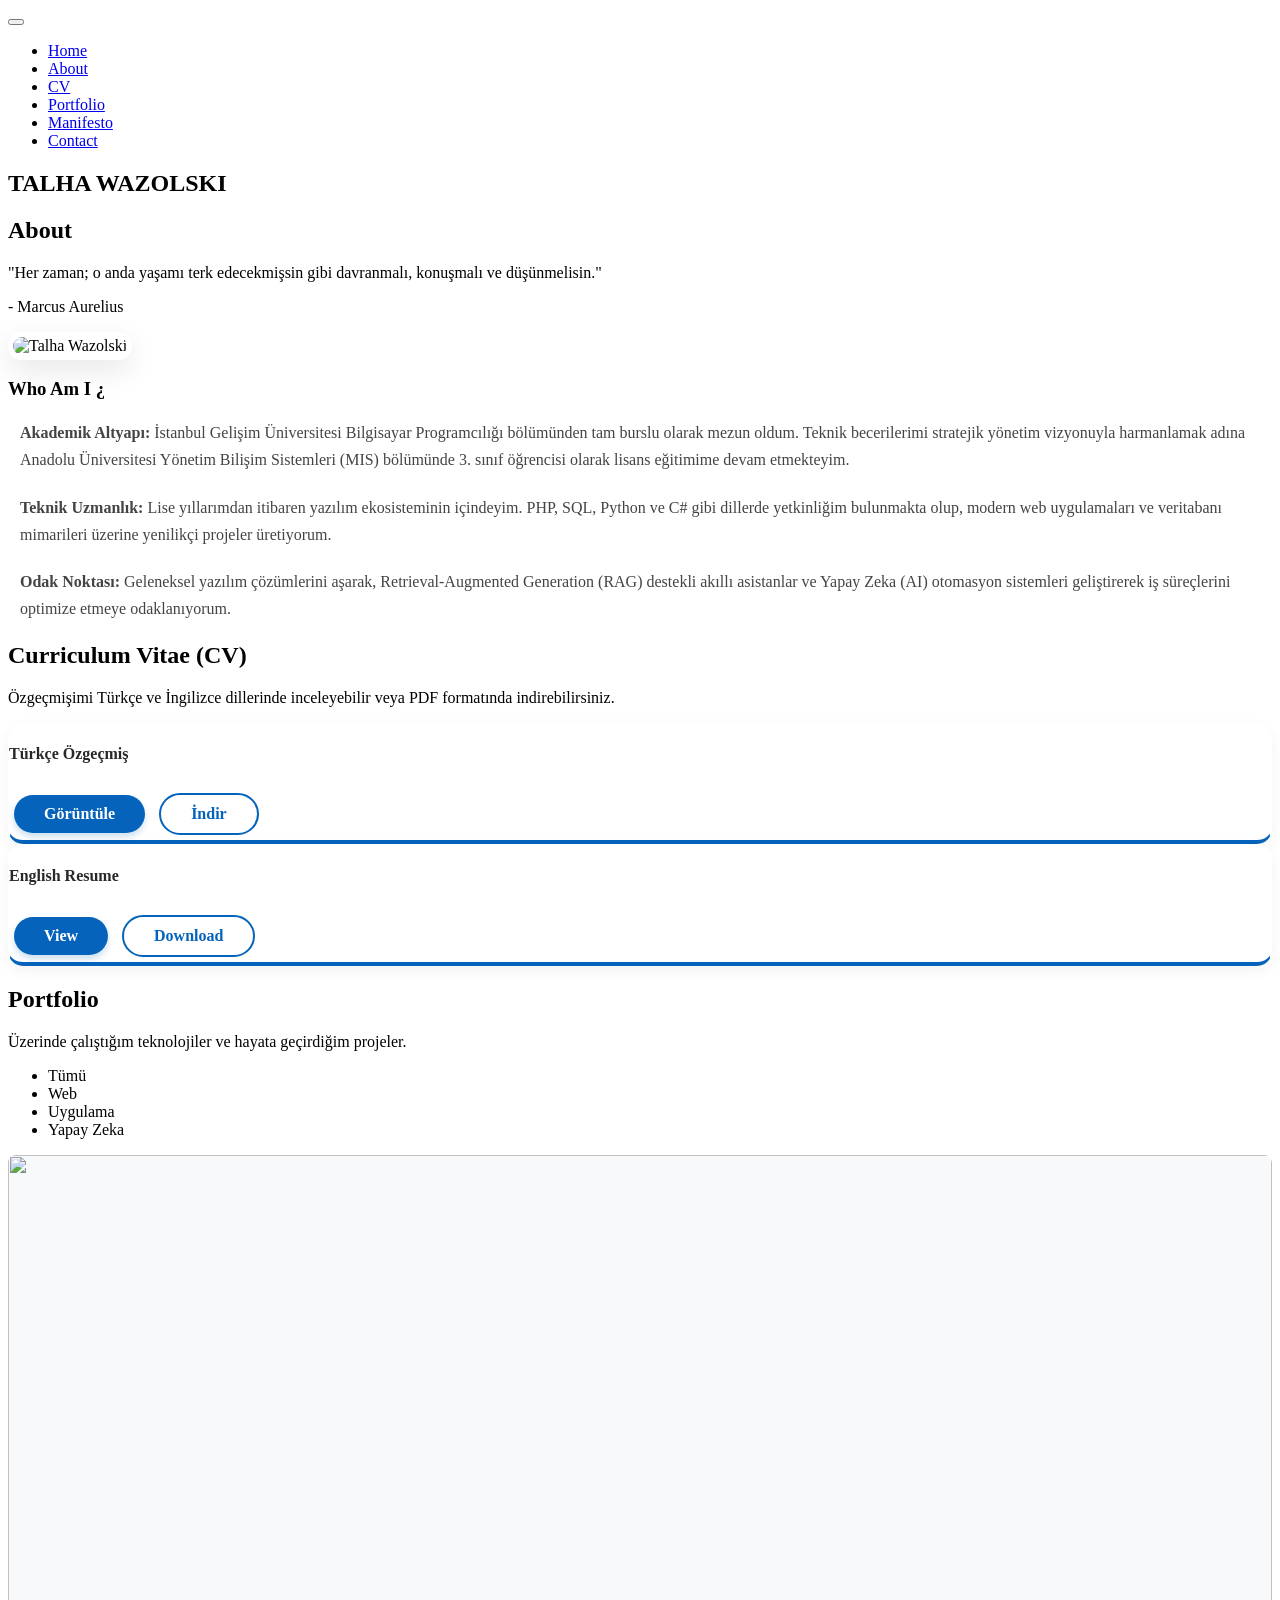
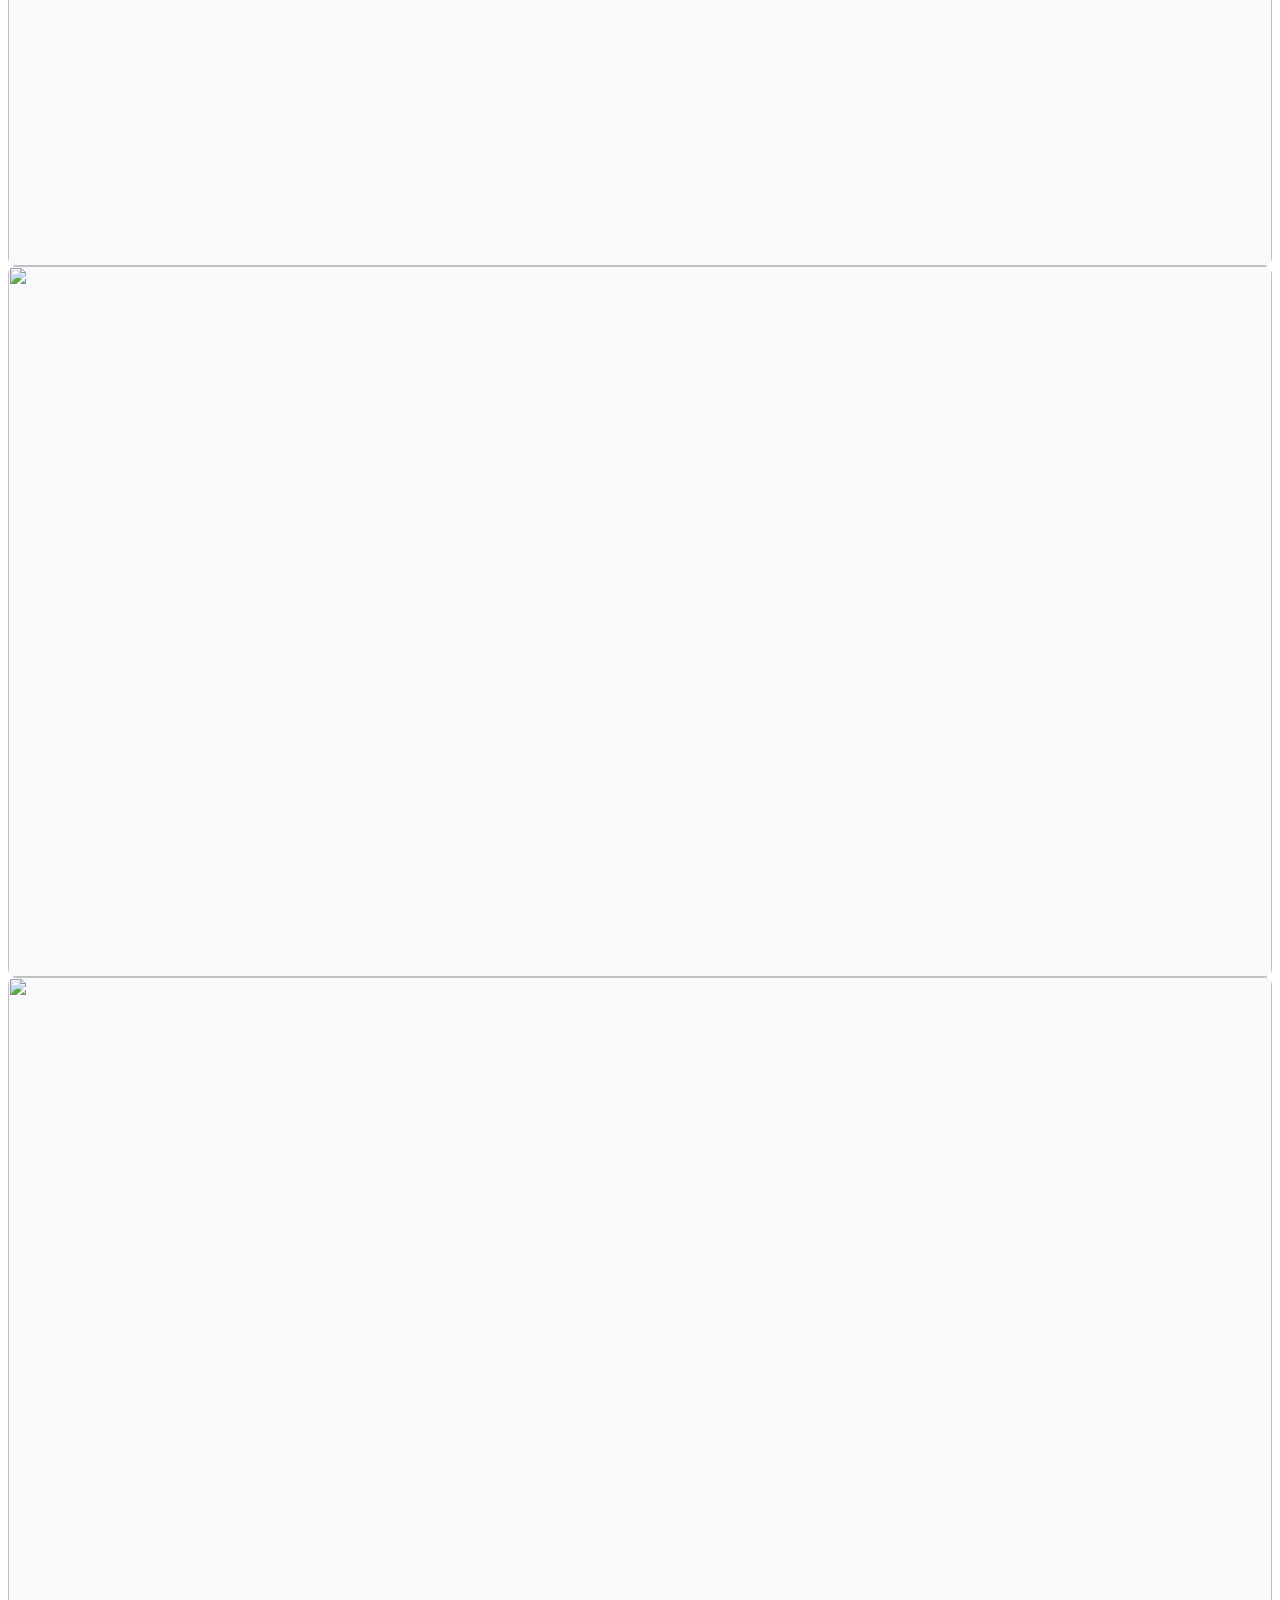
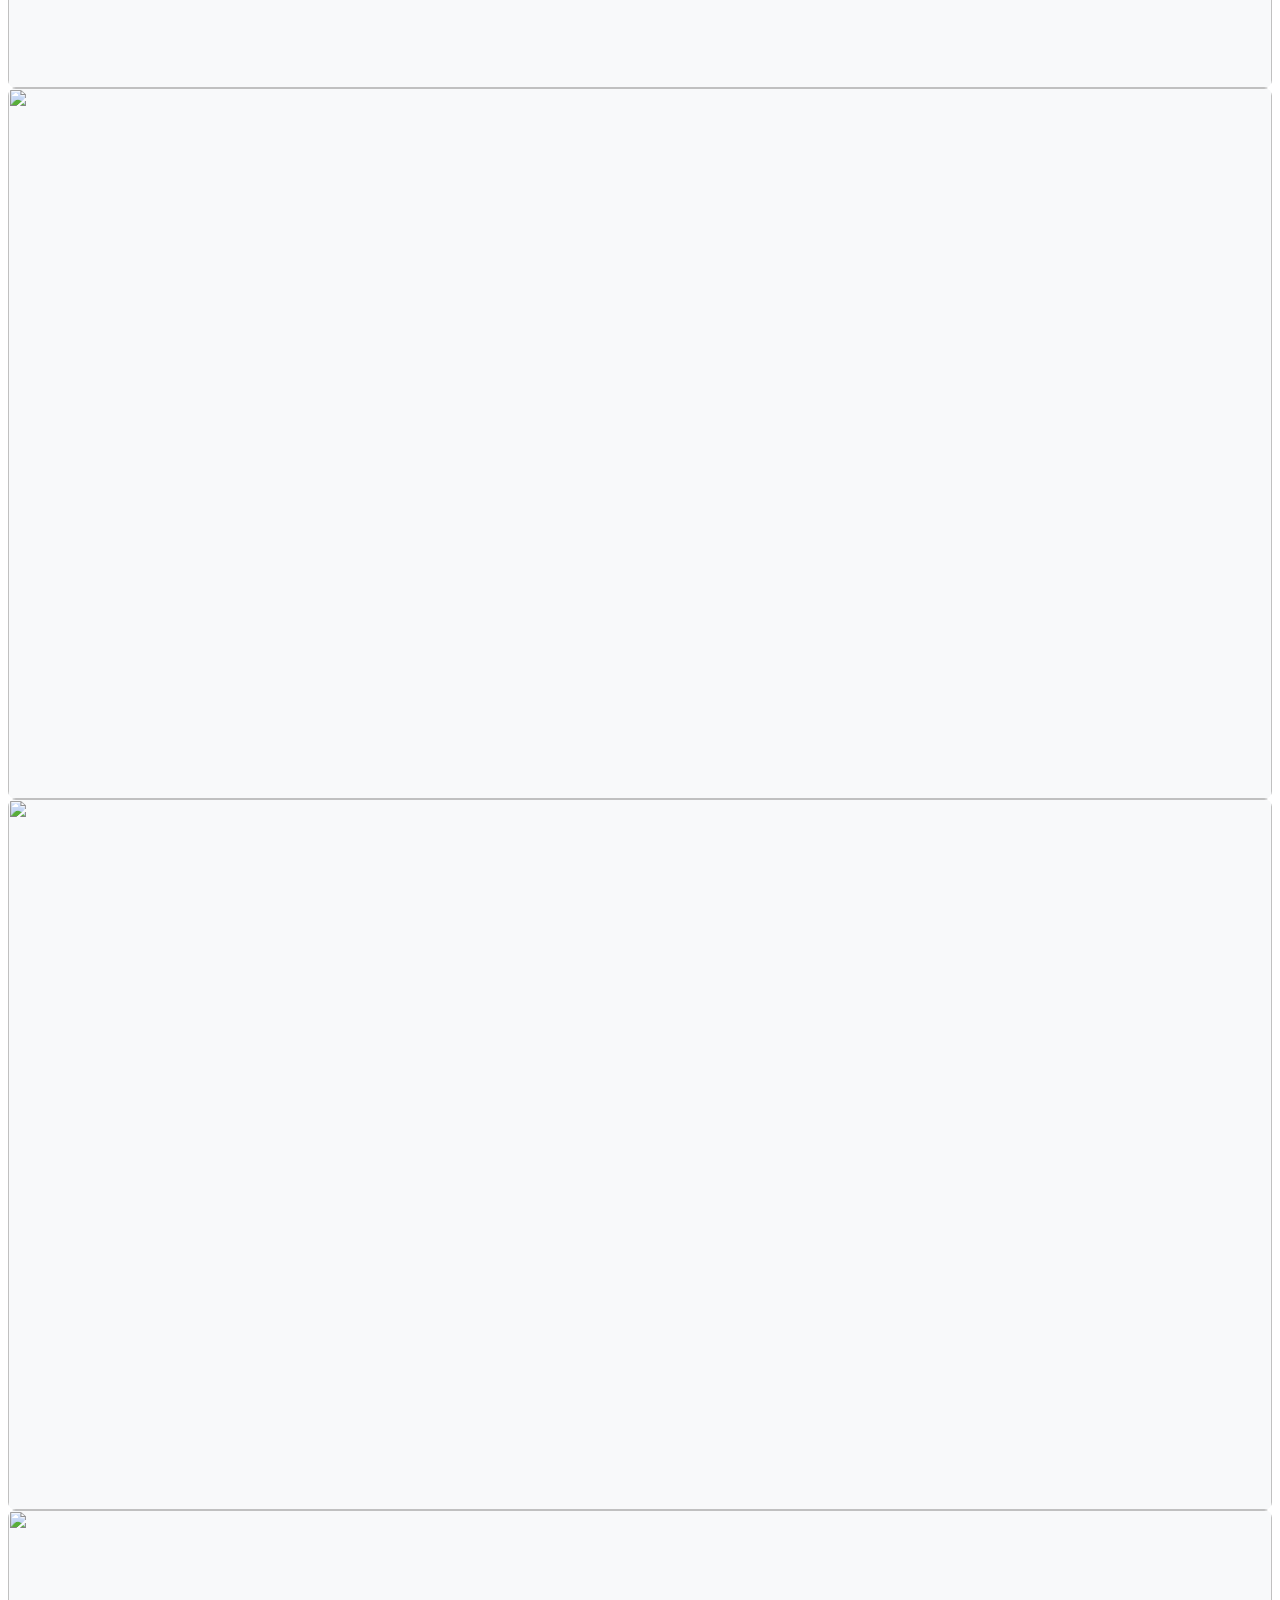
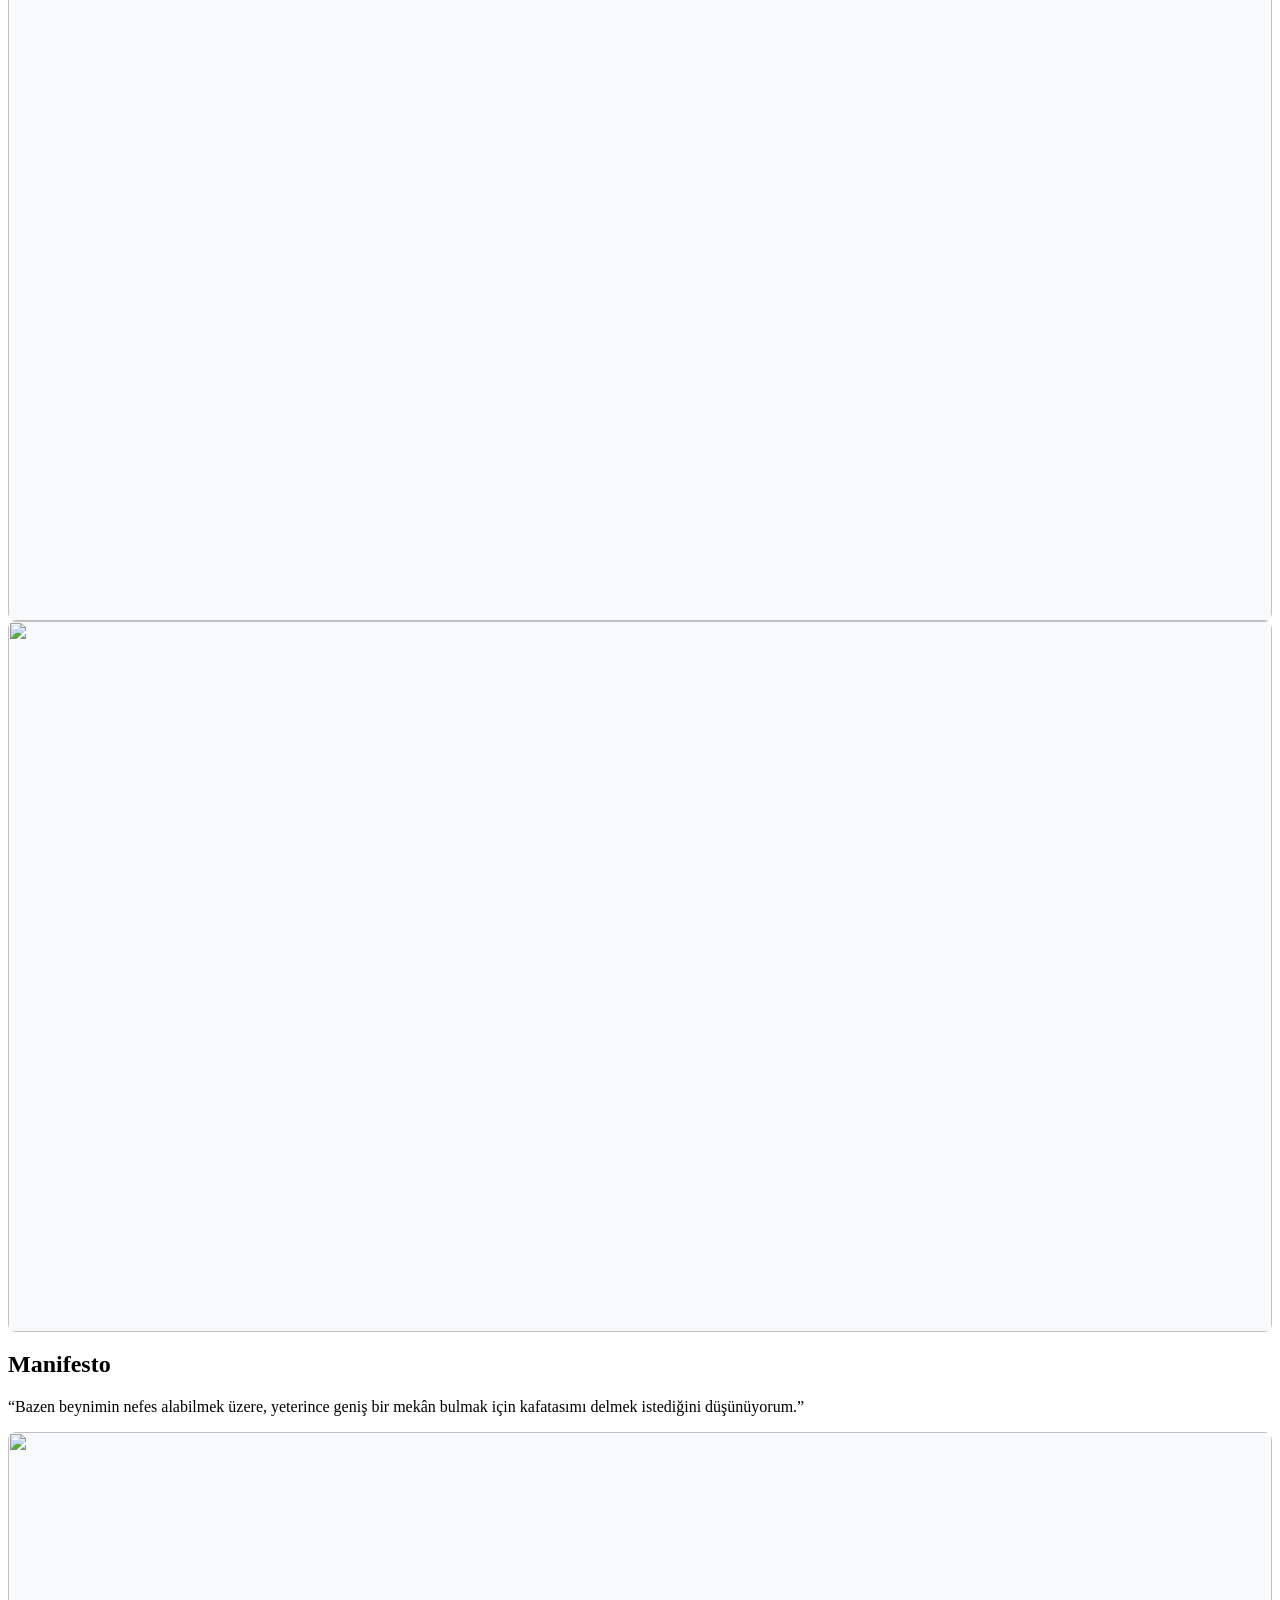
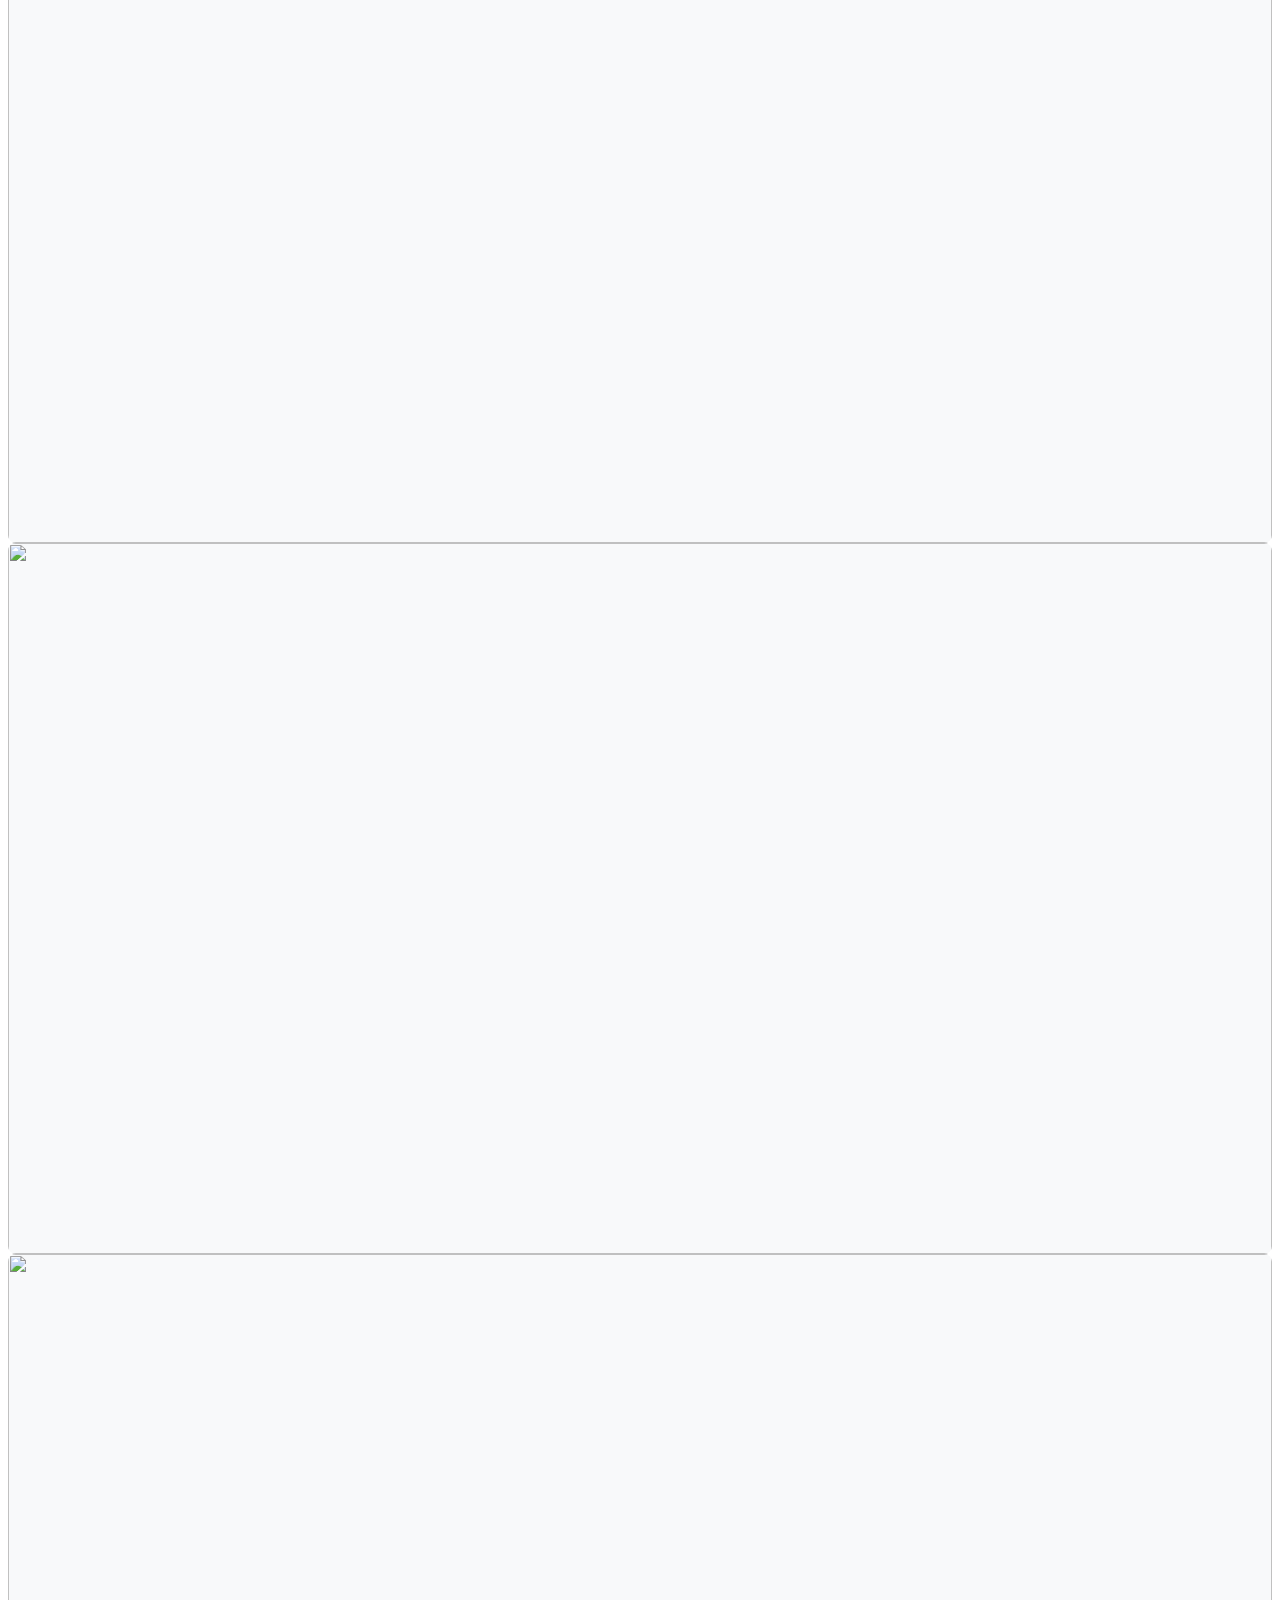
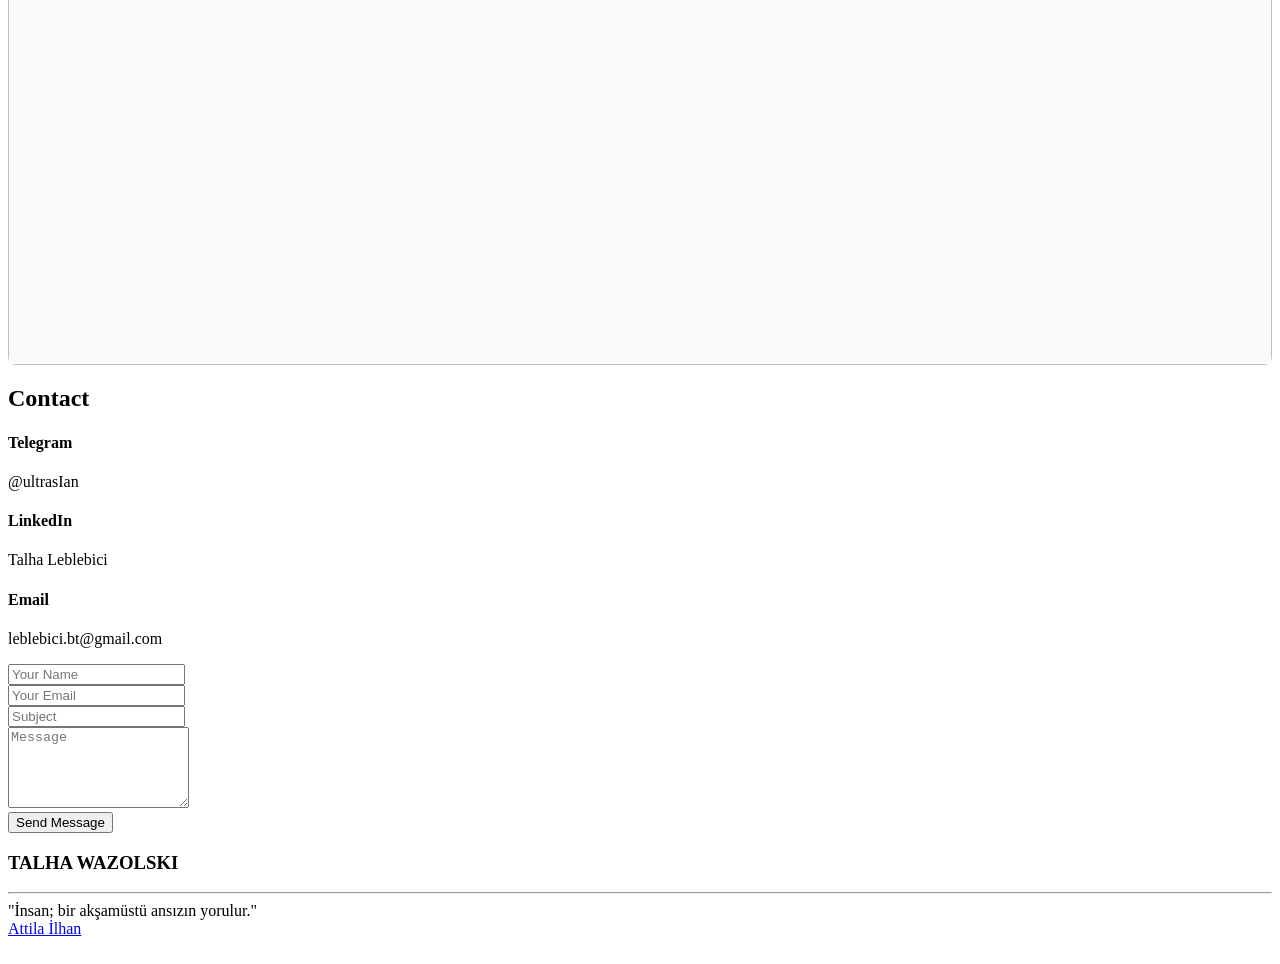
==== commit d0fea2fd: "Add files via upload" ====
--- a/index.html
+++ b/index.html
@@ -1,24 +1,24 @@
 <!DOCTYPE html>
 <html lang="en">
-
-
 
 <head>
   <meta charset="utf-8">
   <meta content="width=device-width, initial-scale=1.0" name="viewport">
+  <meta property="og:title" content="Talha Wazolski" />
+  <meta property="og:description" content="Let it happen." />
+  <meta property="og:image" content="https://i.hizliresim.com/rwc53ov.jpeg" />
+  <meta property="og:url" content="https://talha.is-best.net/" />
+  <meta property="og:type" content="website" />
 
   <title>Talha</title>
   <meta content="" name="descriptison">
   <meta content="" name="keywords">
 
-  <!-- FAVICONLAR -->
   <link href="https://i.hizliresim.com/7ynszlx.png" rel="icon">
   <link href="https://i.hizliresim.com/7ynszlx.png" rel="apple-touch-icon">
 
-  <!-- GOOGLE FONTLARI -->
   <link href="https://fonts.googleapis.com/css?family=Open+Sans:300,300i,400,400i,600,600i,700,700i|Raleway:300,300i,400,400i,500,500i,600,600i,700,700i|Poppins:300,300i,400,400i,500,500i,600,600i,700,700i" rel="stylesheet">
 
-  <!-- VENDOR CSS DOSYALARI -->
   <link href="assets/vendor/bootstrap/css/bootstrap.min.css" rel="stylesheet">
   <link href="assets/vendor/icofont/icofont.min.css" rel="stylesheet">
   <link href="assets/vendor/boxicons/css/boxicons.min.css" rel="stylesheet">
@@ -26,248 +26,461 @@
   <link href="assets/vendor/owl.carousel/assets/owl.carousel.min.css" rel="stylesheet">
   <link href="assets/vendor/aos/aos.css" rel="stylesheet">
 
-  <!-- CSS DOSYALARI -->
   <link href="assets/css/style.css" rel="stylesheet">
+
+  <style>
+    /* CV Kartları Tasarımı */
+    .cv-card {
+      background: #ffffff;
+      border-radius: 15px;
+      border: 1px solid transparent;
+      border-bottom: 4px solid #0563bb;
+      transition: all 0.4s cubic-bezier(0.175, 0.885, 0.32, 1.275);
+      box-shadow: 0 5px 15px rgba(0,0,0,0.05);
+    }
+    .cv-card:hover {
+      transform: translateY(-8px);
+      box-shadow: 0 15px 30px rgba(5, 99, 187, 0.15);
+      border-color: rgba(5, 99, 187, 0.3);
+      border-bottom: 4px solid #0563bb;
+    }
+    .cv-btn {
+      display: inline-block;
+      padding: 10px 30px;
+      border-radius: 50px;
+      font-weight: 600;
+      text-decoration: none !important;
+      transition: all 0.3s;
+      margin: 5px;
+    }
+    .cv-btn-primary {
+      background: #0563bb;
+      color: #fff !important;
+      box-shadow: 0 4px 6px rgba(5, 99, 187, 0.2);
+    }
+    .cv-btn-primary:hover {
+      background: #067ded;
+      transform: translateY(-2px);
+      box-shadow: 0 6px 12px rgba(5, 99, 187, 0.3);
+    }
+    .cv-btn-outline {
+      border: 2px solid #0563bb;
+      color: #0563bb !important;
+      background: transparent;
+    }
+    .cv-btn-outline:hover {
+      background: #0563bb;
+      color: #fff !important;
+    }
+
+    /* === MOBİL CV BUTON DÜZELTMESİ === */
+    @media (max-width: 575px) {
+      .cv-card .mt-4 {
+        display: flex;
+        flex-direction: column;
+        align-items: center;
+      }
+      .cv-btn {
+        width: 100%;
+        margin: 5px 0;
+        text-align: center;
+      }
+    }
+
+    /* Portfolio ve Manifesto Akıllı Masaüstü Izgarası (16:9 Oran) */
+    .portfolio-wrap {
+      aspect-ratio: 16 / 9;
+      overflow: hidden;
+      border-radius: 8px;
+      display: block;
+      background: #f8f9fa;
+    }
+    .portfolio-wrap img {
+      width: 100%;
+      height: 100%;
+      object-fit: cover;
+      object-position: top;
+      transition: transform 0.4s ease;
+    }
+    .portfolio-wrap:hover img {
+      transform: scale(1.08);
+    }
+
+    /* ABOUT KISMI ÖZEL TASARIMLARI */
+    .about-img-custom {
+      border-radius: 15px;
+      box-shadow: 0 10px 30px rgba(0,0,0,0.1);
+      transition: all 0.4s cubic-bezier(0.175, 0.885, 0.32, 1.275);
+      border: 5px solid #fff;
+    }
+    .about-img-custom:hover {
+      transform: translateY(-10px) scale(1.02);
+      box-shadow: 0 15px 40px rgba(5, 99, 187, 0.2);
+    }
+    .about-list {
+      list-style: none;
+      padding: 0;
+    }
+    .about-list li {
+      margin-bottom: 20px;
+      display: flex;
+      align-items: flex-start;
+      font-size: 16px;
+      line-height: 1.7;
+      color: #444;
+    }
+    .about-list li i {
+      font-size: 24px;
+      color: #0563bb;
+      margin-right: 12px;
+      margin-top: 2px;
+    }
+
+    /* MANIFESTO YAZI BOYUTU DÜZELTMESİ */
+    #manifesto .portfolio-wrap .portfolio-info {
+      display: flex;
+      flex-direction: column;
+      justify-content: center;
+      padding: 15px 20px;
+    }
+    #manifesto .portfolio-wrap .portfolio-info h4 {
+      font-size: 14px !important;
+      line-height: 1.5;
+      font-weight: 500;
+      color: #111;
+      margin-bottom: 0;
+      font-style: italic;
+    }
+
+    /* Tıklanabilir İletişim Kartları */
+    .contact-link {
+      text-decoration: none !important;
+      color: inherit !important;
+      transition: 0.3s;
+      display: block;
+    }
+    .contact-link:hover .bx {
+      background: #0563bb;
+      color: #fff;
+    }
+  </style>
 </head>
 
 <body>
 
-  <!-- ======= MOBIL NAV BUTONU ======= -->
   <button type="button" class="mobile-nav-toggle d-xl-none"><i class="icofont-navigation-menu"></i></button>
 
-  <!-- ======= Header ======= -->
   <header id="header" class="d-flex flex-column justify-content-center">
-
     <nav class="nav-menu">
       <ul>
         <li class="active"><a href="#hero"><i class="bx bx-home"></i> <span>Home</span></a></li>
         <li><a href="#about"><i class="bx bx-user"></i> <span>About</span></a></li>
+        <li><a href="#cv"><i class="bx bx-file-blank"></i> <span>CV</span></a></li>
         <li><a href="#portfolio"><i class="bx bx-book-content"></i> <span>Portfolio</span></a></li>
+        <li><a href="#manifesto"><i class="bx bx-bulb"></i> <span>Manifesto</span></a></li>
         <li><a href="#contact"><i class="bx bx-envelope"></i> <span>Contact</span></a></li>
       </ul>
-    </nav><!-- .nav-menu -->
-
-  </header><!-- End Header -->
-
-  <!-- ======= Hero Section ======= -->
+    </nav>
+  </header>
+
   <section id="hero" class="d-flex flex-column justify-content-center">
     <div class="container" data-aos="zoom-in" data-aos-delay="100">
       <h1>TALHA WAZOLSKI</h1>
       <p><span class="typed-init" data-typed-items='["Wake up, Neo."]'></span></p>
-<p id="second-line" style="display:none;"><span class="typed" data-typed-items="perfectionist, different, web developer, a people"></span></p>
+      <p id="second-line" style="display:none;"><span class="typed" data-typed-items="perfectionist, different, web developer, a people"></span></p>
 
       <div class="social-links">
         <a href="https://instagram.com/talhawtt" class="instagram"><i class="bx bxl-instagram"></i></a>
-        <a href="https://open.spotify.com/show/0O8N2pZzh9s42s8PXzKioN?si=pi_SEjESTqGPgihyXX_lPw" class="spotify"><i class="bx bxl-spotify"></i></a>
+        <a href="https://github.com/talhawt" class="github"><i class="bx bxl-github"></i></a>
         <a href="https://twitter.com/kutsalmasa" class="twitter"><i class="bx bxl-twitter"></i></a>
         <a href="https://t.me/ultrasIan" class="telegram"><i class="bx bxl-telegram"></i></a>
-        <a href="https://www.snapchat.com/add/talhawtt?share_id=RWIQL0wgOIs&locale=tr-TR" class="snapchat"><i class="bx bxl-snapchat"></i></a>
-       
+        <a href="https://www.linkedin.com/in/talha-leblebici-9809b3363" class="linkedin"><i class="bx bxl-linkedin"></i></a>
       </div>
     </div>
-  </section><!-- End Hero -->
+  </section>
 
   <main id="main">
 
-    <!-- ======= About Section ======= -->
     <section id="about" class="about">
       <div class="container" data-aos="fade-up">
-
         <div class="section-title">
-          <h2>Hakkımda</h2>
+          <h2>About</h2>
           <p>"Her zaman; o anda yaşamı terk edecekmişsin gibi davranmalı, konuşmalı ve düşünmelisin."</p>
-
-<p>- Marcus Aurelius</p>
-        </div>
-
+          <p>- Marcus Aurelius</p>
+        </div>
         <div class="row">
-          <div class="col-lg-4">
-            <img src="assets/img/ok.jpg" class="img-fluid" alt="">
+          <div class="col-lg-4 text-center">
+            <img src="assets/img/ok.jpg" class="img-fluid about-img-custom" alt="Talha Wazolski">
           </div>
           <div class="col-lg-8 pt-4 pt-lg-0 content">
             <h3>Who Am I ¿</h3>
-
-            </p>
-            <div class="row">
-              <div class="col-lg-6">
-                <ul>
-                  <li><i class="icofont-rounded-right"></i>Bir yaz günü istanbul'da başlayan, 20 yılı geride bırakılmış; "Gerçek bir hayat hikayesi."</li>
-
-            </div>
-          </div>
-        </div>
-
-      </div>
-    </section><!-- End About Section -->
-
-   
-
-    
-  
-
-    <!-- ======= Portfolio Section ======= -->
-    <section id="portfolio" class="portfolio section-bg">
+            <div class="row mt-3">
+              <div class="col-lg-12">
+                <ul class="about-list">
+                  <li>
+                    <i class="bx bx-chevron-right-circle"></i> 
+                    <div><strong>Akademik Altyapı:</strong> İstanbul Gelişim Üniversitesi Bilgisayar Programcılığı bölümünden tam burslu olarak mezun oldum. Teknik becerilerimi stratejik yönetim vizyonuyla harmanlamak adına Anadolu Üniversitesi Yönetim Bilişim Sistemleri (MIS) bölümünde 3. sınıf öğrencisi olarak lisans eğitimime devam etmekteyim.</div>
+                  </li>
+                  <li>
+                    <i class="bx bx-chevron-right-circle"></i> 
+                    <div><strong>Teknik Uzmanlık:</strong> Lise yıllarımdan itibaren yazılım ekosisteminin içindeyim. PHP, SQL, Python ve C# gibi dillerde yetkinliğim bulunmakta olup, modern web uygulamaları ve veritabanı mimarileri üzerine yenilikçi projeler üretiyorum.</div>
+                  </li>
+                  <li>
+                    <i class="bx bx-chevron-right-circle"></i> 
+                    <div><strong>Odak Noktası:</strong> Geleneksel yazılım çözümlerini aşarak, Retrieval-Augmented Generation (RAG) destekli akıllı asistanlar ve Yapay Zeka (AI) otomasyon sistemleri geliştirerek iş süreçlerini optimize etmeye odaklanıyorum.</div>
+                  </li>
+                </ul>
+              </div>
+            </div>
+          </div>
+        </div>
+      </div>
+    </section>
+
+    <section id="cv" class="services section-bg">
       <div class="container" data-aos="fade-up">
-
+        <div class="section-title">
+          <h2>Curriculum Vitae (CV)</h2>
+          <p>Özgeçmişimi Türkçe ve İngilizce dillerinde inceleyebilir veya PDF formatında indirebilirsiniz.</p>
+        </div>
+        <div class="row mt-4">
+          <div class="col-lg-6 col-md-6 d-flex align-items-stretch mb-4" data-aos="fade-up">
+            <div class="w-100 p-5 text-center cv-card">
+              <div class="icon" style="font-size: 54px; color: #0563bb; margin-bottom: 20px;"><i class="bx bxs-file-pdf"></i></div>
+              <h4 class="title" style="font-weight: 600; color: #272829; margin-bottom: 25px;">Türkçe Özgeçmiş</h4>
+              <div class="mt-4">
+                <a href="assets/cv/cv-tr.pdf" target="_blank" class="cv-btn cv-btn-primary">Görüntüle</a>
+                <a href="assets/cv/cv-tr.pdf" download class="cv-btn cv-btn-outline">İndir</a>
+              </div>
+            </div>
+          </div>
+          <div class="col-lg-6 col-md-6 d-flex align-items-stretch mb-4" data-aos="fade-up" data-aos-delay="100">
+            <div class="w-100 p-5 text-center cv-card">
+              <div class="icon" style="font-size: 54px; color: #0563bb; margin-bottom: 20px;"><i class="bx bxs-file-pdf"></i></div>
+              <h4 class="title" style="font-weight: 600; color: #272829; margin-bottom: 25px;">English Resume</h4>
+              <div class="mt-4">
+                <a href="assets/cv/cv-en.pdf" target="_blank" class="cv-btn cv-btn-primary">View</a>
+                <a href="assets/cv/cv-en.pdf" download class="cv-btn cv-btn-outline">Download</a>
+              </div>
+            </div>
+          </div>
+        </div>
+      </div>
+    </section>
+
+    <section id="portfolio" class="portfolio">
+      <div class="container" data-aos="fade-up">
         <div class="section-title">
           <h2>Portfolio</h2>
-          <p>“Bazen beynimin nefes alabilmek üzere, yeterince geniş bir mekân bulmak için kafatasımı delmek istediğini düşünüyorum.”</p>
+          <p>Üzerinde çalıştığım teknolojiler ve hayata geçirdiğim projeler.</p>
         </div>
 
         <div class="row">
           <div class="col-lg-12 d-flex justify-content-center" data-aos="fade-up" data-aos-delay="100">
             <ul id="portfolio-flters">
-
+              <li data-filter="*" class="filter-active">Tümü</li>
+              <li data-filter=".filter-web">Web</li>
+              <li data-filter=".filter-app">Uygulama</li>
+              <li data-filter=".filter-ai">Yapay Zeka</li>
             </ul>
           </div>
         </div>
 
         <div class="row portfolio-container" data-aos="fade-up" data-aos-delay="200">
-
+          <div class="col-lg-4 col-md-6 portfolio-item filter-web">
+            <div class="portfolio-wrap">
+              <a href="portfolio-details.html?id=dijitalbankacilik">
+                <img src="assets/img/portfolio/dijitalbankacilik/kapakfoto/kapak.jpeg" class="img-fluid" alt="">
+              </a>
+              <div class="portfolio-info">
+                <h4>Dijital Bankacılık Sistemi</h4>
+                <p>PHP Tabanlı Web Uygulaması</p>
+                <div class="portfolio-links"><a href="portfolio-details.html?id=dijitalbankacilik"><i class="bx bx-link"></i></a></div>
+              </div>
+            </div>
+          </div>
+          <div class="col-lg-4 col-md-6 portfolio-item filter-web">
+            <div class="portfolio-wrap">
+              <a href="portfolio-details.html?id=ogrenciisleri">
+                <img src="assets/img/portfolio/ogrenciisleri/kapakfoto/kapak.jpeg" class="img-fluid" alt="">
+              </a>
+              <div class="portfolio-info">
+                <h4>Öğrenci İşleri Otomasyonu</h4>
+                <p>Kapsamlı Yönetim Sistemi</p>
+                <div class="portfolio-links"><a href="portfolio-details.html?id=ogrenciisleri"><i class="bx bx-link"></i></a></div>
+              </div>
+            </div>
+          </div>
+          <div class="col-lg-4 col-md-6 portfolio-item filter-ai">
+            <div class="portfolio-wrap">
+              <a href="portfolio-details.html?id=yzasistan">
+                <img src="assets/img/portfolio/yzasistan/kapakfoto/kapak.jpeg" class="img-fluid" alt="">
+              </a>
+              <div class="portfolio-info">
+                <h4>Satış Sonrası YZ Asistanı</h4>
+                <p>RAG & Vektör DB Destekli Bot</p>
+                <div class="portfolio-links"><a href="portfolio-details.html?id=yzasistan"><i class="bx bx-link"></i></a></div>
+              </div>
+            </div>
+          </div>
+          <div class="col-lg-4 col-md-6 portfolio-item filter-web">
+            <div class="portfolio-wrap">
+              <a href="portfolio-details.html?id=randevuportali">
+                <img src="assets/img/portfolio/randevuportali/kapakfoto/kapak.jpeg" class="img-fluid" alt="">
+              </a>
+              <div class="portfolio-info">
+                <h4>Dijital Sağlık & Randevu Portalı</h4>
+                <p>Sağlık & Randevu Sistemi</p>
+                <div class="portfolio-links"><a href="portfolio-details.html?id=randevuportali"><i class="bx bx-link"></i></a></div>
+              </div>
+            </div>
+          </div>
+          <div class="col-lg-4 col-md-6 portfolio-item filter-web">
+            <div class="portfolio-wrap">
+              <a href="portfolio-details.html?id=clouddosya">
+                <img src="assets/img/portfolio/clouddosya/kapakfoto/kapak.jpeg" class="img-fluid" alt="">
+              </a>
+              <div class="portfolio-info">
+                <h4>Cloud Dosya Yönetim Sistemi</h4>
+                <p>Güvenli Depolama Altyapısı</p>
+                <div class="portfolio-links"><a href="portfolio-details.html?id=clouddosya"><i class="bx bx-link"></i></a></div>
+              </div>
+            </div>
+          </div>
           <div class="col-lg-4 col-md-6 portfolio-item filter-app">
             <div class="portfolio-wrap">
+              <a href="portfolio-details.html?id=digivideo">
+                <img src="assets/img/portfolio/digivideo/kapakfoto/kapak.jpeg" class="img-fluid" alt="">
+              </a>
+              <div class="portfolio-info">
+                <h4>Modern IPTV Oynatıcı</h4>
+                <p>Gelişmiş Medya Uygulaması</p>
+                <div class="portfolio-links"><a href="portfolio-details.html?id=digivideo"><i class="bx bx-link"></i></a></div>
+              </div>
+            </div>
+          </div>
+          <div class="col-lg-4 col-md-6 portfolio-item filter-web">
+            <div class="portfolio-wrap">
+              <a href="portfolio-details.html?id=berberrandevu">
+                <img src="assets/img/portfolio/berberrandevu/kapakfoto/kapak.jpeg" class="img-fluid" alt="">
+              </a>
+              <div class="portfolio-info">
+                <h4>Berber & Kuaför Randevu Sistemi</h4>
+                <p>Online Randevu Paneli</p>
+                <div class="portfolio-links"><a href="portfolio-details.html?id=berberrandevu"><i class="bx bx-link"></i></a></div>
+              </div>
+            </div>
+          </div>
+        </div>
+      </div>
+    </section>
+
+    <section id="manifesto" class="portfolio section-bg">
+      <div class="container" data-aos="fade-up">
+        <div class="section-title">
+          <h2>Manifesto</h2>
+          <p>“Bazen beynimin nefes alabilmek üzere, yeterince geniş bir mekân bulmak için kafatasımı delmek istediğini düşünüyorum.”</p>
+        </div>
+        <div class="row" data-aos="fade-up" data-aos-delay="200">
+          <div class="col-lg-4 col-md-6 mb-4">
+            <div class="portfolio-wrap">
               <img src="assets/img/portfolio/talha1.jpeg" class="img-fluid" alt="">
               <div class="portfolio-info">
                 <h4>"Sen mühimsin. Haykıracak nefesim kalmasa bile."</h4>
-        
-                <div class="portfolio-links">
-                  <a href="assets/img/portfolio/talha1.jpeg" data-gall="portfolioGallery" class="venobox" title="App 1"><i class="bx bx-plus"></i></a>
-                  <a href="portfolio-details.html" i></a>
-                </div>
-              </div>
-            </div>
-          </div>
-
-
-          <div class="col-lg-4 col-md-6 portfolio-item filter-app">
+                <div class="portfolio-links"><a href="assets/img/portfolio/talha1.jpeg" data-gall="portfolioGallery" class="venobox" title="Manifesto 1"><i class="bx bx-plus"></i></a></div>
+              </div>
+            </div>
+          </div>
+          <div class="col-lg-4 col-md-6 mb-4">
             <div class="portfolio-wrap">
               <img src="assets/img/portfolio/talha2.jpeg" class="img-fluid" alt="">
               <div class="portfolio-info">
-                <h4>"Vatan aşkıydı bizimkisi.  Sevdalımıza koşmak yerine mitralyözün üzerine koştuk, atımız çatlarcasına.  Ben İsmail Enver.  İttihad Terakki'den."</h4>
-   
-                <div class="portfolio-links">
-                  <a href="assets/img/portfolio/talha2.jpeg" data-gall="portfolioGallery" class="venobox" title="App 2"><i class="bx bx-plus"></i></a>
-                  <a href="portfolio-details.html" i></a>
-                </div>
-              </div>
-            </div>
-          </div>
-
-          <div class="col-lg-4 col-md-6 portfolio-item filter-card">
+                <h4>"Vatan aşkıydı bizimkisi. Sevdalımıza koşmak yerine mitralyözün üzerine koştuk, atımız çatlarcasına."</h4>
+                <div class="portfolio-links"><a href="assets/img/portfolio/talha2.jpeg" data-gall="portfolioGallery" class="venobox" title="Manifesto 2"><i class="bx bx-plus"></i></a></div>
+              </div>
+            </div>
+          </div>
+          <div class="col-lg-4 col-md-6 mb-4">
             <div class="portfolio-wrap">
               <img src="assets/img/portfolio/talha3.jpeg" class="img-fluid" alt="">
               <div class="portfolio-info">
                 <h4>∞</h4>
-      
-                <div class="portfolio-links">
-                  <a href="assets/img/portfolio/talha3.jpeg" data-gall="portfolioGallery" class="venobox" title="Card 2"><i class="bx bx-plus"></i></a>
-                  <a href="portfolio-details.html" i></a>
-                </div>
-              </div>
-            </div>
-          </div>
-
-      </div>
-    </section><!-- End Portfolio Section -->
-
-   
-
-
-    <!-- ======= Contact Section ======= -->
+                <div class="portfolio-links"><a href="assets/img/portfolio/talha3.jpeg" data-gall="portfolioGallery" class="venobox" title="Manifesto 3"><i class="bx bx-plus"></i></a></div>
+              </div>
+            </div>
+          </div>
+        </div>
+      </div>
+    </section>
+
     <section id="contact" class="contact">
       <div class="container" data-aos="fade-up">
-
         <div class="section-title">
           <h2>Contact</h2>
         </div>
-
         <div class="row mt-1">
-
           <div class="col-lg-4">
             <div class="info">
-              <div class="address">
-                <i class="icofont-instagram"></i>
-                <h4>Instagram</h4>
-                <p>@talhawtt</p>
-              </div>
-
-              <div class="email">
-                <i class="icofont-twitter"></i>
-                <h4>Twitter</h4>
-                <p>@kutsalmasa</p>
-              </div>
-
-            </div>
-
-          </div>
-
+              <a href="https://t.me/ultrasIan" target="_blank" class="contact-link">
+                <div class="address"><i class="bx bxl-telegram"></i><h4>Telegram</h4><p>@ultrasIan</p></div>
+              </a>
+              <a href="https://www.linkedin.com/in/talha-leblebici-9809b3363" target="_blank" class="contact-link">
+                <div class="email"><i class="bx bxl-linkedin"></i><h4>LinkedIn</h4><p>Talha Leblebici</p></div>
+              </a>
+              <a href="mailto:leblebici.bt@gmail.com" class="contact-link">
+                <div class="email"><i class="bx bx-envelope"></i><h4>Email</h4><p>leblebici.bt@gmail.com</p></div>
+              </a>
+            </div>
+          </div>
           <div class="col-lg-8 mt-5 mt-lg-0">
-            <!-- <form action="forms/contact2.php" method="post" role="form" class="php-email-form"> -->
-          <form role="form" class="php-email-form">
+            <form action="#" method="post" class="php-email-form" onsubmit="sendMail(event)">
               <div class="form-row">
-                <div class="col-md-6 form-group">
-                  <input type="text" name="name" class="form-control" id="name" placeholder="Your Name" data-rule="minlen:4" data-msg="Please enter at least 4 chars" />
-                  <div class="validate"></div>
-                </div>
-                <div class="col-md-6 form-group">
-                  <input type="email" class="form-control" name="email" id="email" placeholder="Your Email" data-rule="email" data-msg="Please enter a valid email" />
-                  <div class="validate"></div>
-                </div>
-              </div>
-              <div class="form-group">
-                <input type="text" class="form-control" name="subject" id="subject" placeholder="Subject" data-rule="minlen:4" data-msg="Please enter at least 8 chars of subject" />
-                <div class="validate"></div>
-              </div>
-              <div class="form-group">
-                <textarea class="form-control" name="message" rows="5" data-rule="required" data-msg="Please write something for us" placeholder="Message"></textarea>
-                <div class="validate"></div>
-              </div>
-              <div class="mb-3">
-                <div class="loading">Loading</div>
-                <div class="sent-message">Your message has been sent. Thank you!</div>
-              </div> 
-              <div class="text-center"><a href="mailto:b.talha1209@gmail.com">Send Message</a></div>
+                <div class="col-md-6 form-group"><input type="text" name="name" class="form-control" id="name" placeholder="Your Name" required /></div>
+                <div class="col-md-6 form-group"><input type="email" class="form-control" name="email" id="email" placeholder="Your Email" required /></div>
+              </div>
+              <div class="form-group"><input type="text" class="form-control" name="subject" id="subject" placeholder="Subject" required /></div>
+              <div class="form-group"><textarea class="form-control" name="message" id="message" rows="5" placeholder="Message" required></textarea></div>
+              <div class="text-center"><button type="submit">Send Message</button></div>
             </form>
-
-          </div>
-
-        </div>
-
-      </div>
-    </section><!-- End Contact Section -->
-
-  </main><!-- End #main -->
-
-  <!-- ======= Footer ======= -->
+          </div>
+        </div>
+      </div>
+    </section>
+
+  </main>
+
   <footer id="footer">
     <div class="container">
       <h3>TALHA WAZOLSKI</h3>
       <hr>
-      <h8>"İnsan; bir akşamüstü ansızın yorulur."<br><a href="https://tr.wikipedia.org/wiki/Attil%C3%A2_%C4%B0lhan"> Atilla İlhan</a></h8><br><br>
+      <h8>"İnsan; bir akşamüstü ansızın yorulur."<br><a href="https://tr.wikipedia.org/wiki/Attil%C3%A2_%C4%B0lhan"> Attila İlhan</a></h8><br><br>
       <div class="social-links">
         <a href="https://instagram.com/talhawtt" class="instagram"><i class="bx bxl-instagram"></i></a>
-        <a href="https://open.spotify.com/show/0O8N2pZzh9s42s8PXzKioN?si=pi_SEjESTqGPgihyXX_lPw&nd=1&dlsi=7e6ffb6c122844cf" class="spotify"><i class="bx bxl-spotify"></i></a>
+        <a href="https://github.com/talhawt" class="github"><i class="bx bxl-github"></i></a>
         <a href="https://twitter.com/kutsalmasa" class="twitter"><i class="bx bxl-twitter"></i></a>
         <a href="https://t.me/ultrasIan" class="telegram"><i class="bx bxl-telegram"></i></a>
-        <a href="https://www.snapchat.com/add/talhawtt?share_id=RWIQL0wgOIs&locale=tr-TR" class="snapchat"><i class="bx bxl-snapchat"></i></a>
-
-      </div>
- 
-      </div>
-
+        <a href="https://www.linkedin.com/in/talha-leblebici-9809b3363" class="linkedin"><i class="bx bxl-linkedin"></i></a>
       </div>
     </div>
   </footer>
-  <!-- End Footer -->
 
   <a href="#" class="back-to-top"><i class="bx bx-up-arrow-alt"></i></a>
   <div id="preloader"></div>
 
-  <!-- BENDOR JAVASCRIPT DOSYALARI-->
+  <script>
+    function sendMail(e) {
+      e.preventDefault();
+      var name = document.getElementById('name').value;
+      var email = document.getElementById('email').value;
+      var subject = document.getElementById('subject').value;
+      var message = document.getElementById('message').value;
+      window.location.href = "mailto:leblebici.bt@gmail.com?subject=" + encodeURIComponent(subject) + "&body=" + encodeURIComponent("İsim: " + name + "\nE-posta: " + email + "\n\nMesaj:\n" + message);
+    }
+  </script>
+
   <script src="assets/vendor/jquery/jquery.min.js"></script>
   <script src="assets/vendor/bootstrap/js/bootstrap.bundle.min.js"></script>
   <script src="assets/vendor/jquery.easing/jquery.easing.min.js"></script>
-  <script src="assets/vendor/php-email-form/validate.js"></script>
   <script src="assets/vendor/waypoints/jquery.waypoints.min.js"></script>
   <script src="assets/vendor/counterup/counterup.min.js"></script>
   <script src="assets/vendor/isotope-layout/isotope.pkgd.min.js"></script>
@@ -275,11 +488,7 @@
   <script src="assets/vendor/owl.carousel/owl.carousel.min.js"></script>
   <script src="assets/vendor/typed.js/typed.min.js"></script>
   <script src="assets/vendor/aos/aos.js"></script>
-
-  <!-- TEMPLATE JAVASCRIPT DOSYALARI -->
   <script src="assets/js/main.js"></script>
 
 </body>
-
-
 </html>
